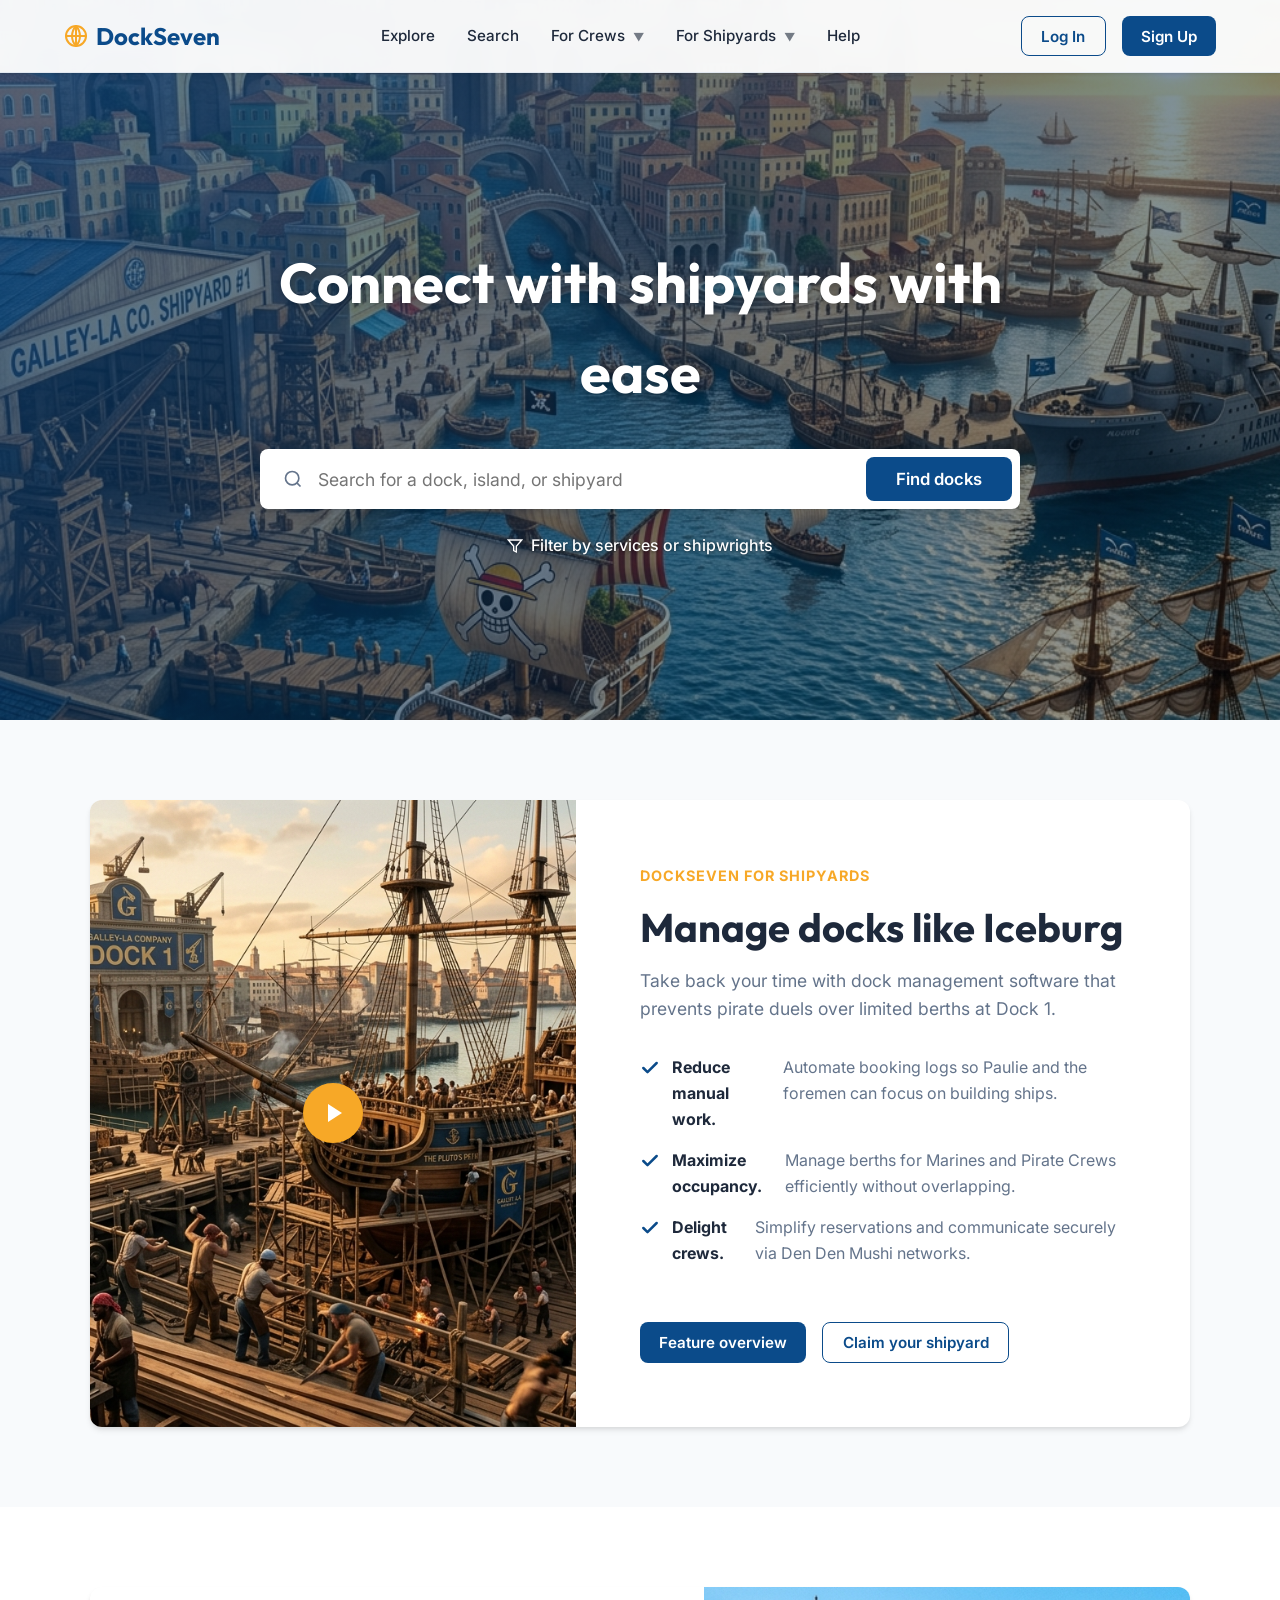
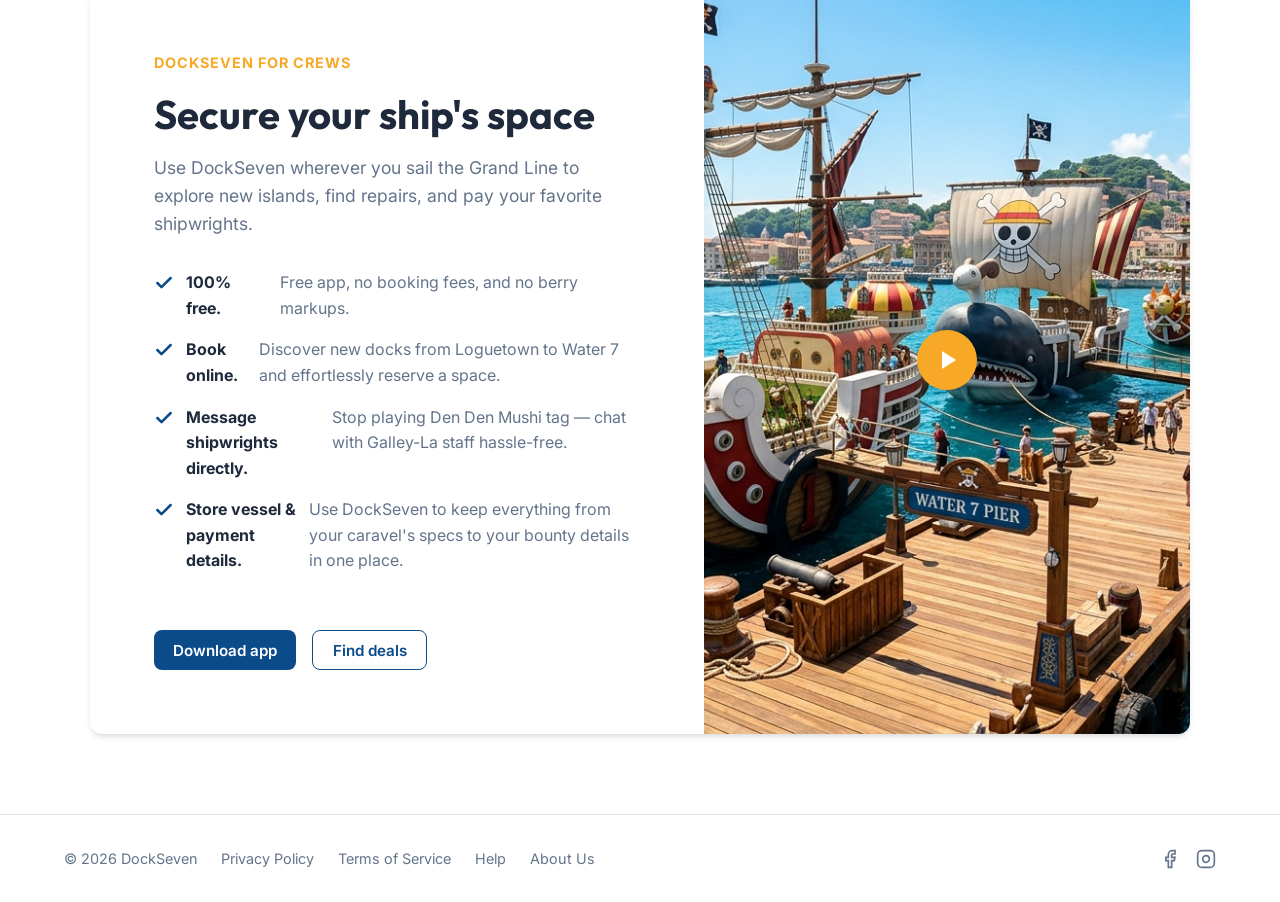
==== index.html @ b8a660ac "Add home page implementation with One Piece theme" ====
<!DOCTYPE html>
<html lang="en">
<head>
    <meta charset="UTF-8">
    <meta name="viewport" content="width=device-width, initial-scale=1.0">
    <title>DockSeven - Smart Port Booking & Dock Management</title>
    <meta name="description" content="Secure your berth at Water 7 with ease. A smart port booking and dock management system for pirates, marines, and shipyards.">
    <link href="https://fonts.googleapis.com/css2?family=Outfit:wght@300;400;600;700&family=Inter:wght@400;500;600&display=swap" rel="stylesheet">
    <link rel="stylesheet" href="styles.css">
</head>
<body>
    <!-- Navbar -->
    <header class="navbar">
        <div class="logo">
            <svg class="logo-icon" width="24" height="24" viewBox="0 0 24 24" fill="none" stroke="currentColor" stroke-width="2" stroke-linecap="round" stroke-linejoin="round">
                <circle cx="12" cy="12" r="10"></circle>
                <line x1="12" y1="2" x2="12" y2="22"></line>
                <line x1="2" y1="12" x2="22" y2="12"></line>
                <path d="M12 2a15.3 15.3 0 0 1 4 10 15.3 15.3 0 0 1-4 10 15.3 15.3 0 0 1-4-10 15.3 15.3 0 0 1 4-10z"></path>
            </svg>
            <span>DockSeven</span>
        </div>
        <nav class="nav-links">
            <a href="#">Explore</a>
            <a href="#">Search</a>
            <div class="dropdown">
                <a href="#">For Crews <span class="arrow">▼</span></a>
            </div>
            <div class="dropdown">
                <a href="#">For Shipyards <span class="arrow">▼</span></a>
            </div>
            <a href="#">Help</a>
        </nav>
        <div class="auth-buttons">
            <button class="btn btn-outline" onclick="window.location.href='login.html'">Log In</button>
            <button class="btn btn-primary" onclick="window.location.href='signup.html'">Sign Up</button>
        </div>
    </header>

    <!-- Hero Section -->
    <section class="hero">
        <div class="hero-overlay"></div>
        <div class="hero-content">
            <h1>Connect with shipyards with ease</h1>
            <div class="search-box">
                <svg class="search-icon" width="20" height="20" viewBox="0 0 24 24" fill="none" stroke="currentColor" stroke-width="2">
                    <circle cx="11" cy="11" r="8"></circle>
                    <line x1="21" y1="21" x2="16.65" y2="16.65"></line>
                </svg>
                <input type="text" placeholder="Search for a dock, island, or shipyard">
                <button class="btn btn-primary search-btn">Find docks</button>
            </div>
            <a href="#" class="filter-link">
                <svg width="16" height="16" viewBox="0 0 24 24" fill="none" stroke="currentColor" stroke-width="2">
                    <polygon points="22 3 2 3 10 12.46 10 19 14 21 14 12.46 22 3"></polygon>
                </svg>
                Filter by services or shipwrights
            </a>
        </div>
    </section>

    <!-- For Shipyards Section -->
    <section class="info-section">
        <div class="info-card">
            <div class="info-image">
                <img src="assets/shipyard.jpg" alt="Galley-La Shipyard">
                <div class="play-button">
                    <svg width="24" height="24" viewBox="0 0 24 24" fill="white">
                        <polygon points="5 3 19 12 5 21 5 3"></polygon>
                    </svg>
                </div>
            </div>
            <div class="info-text">
                <span class="badge">DockSeven for shipyards</span>
                <h2>Manage docks like Iceburg</h2>
                <p>Take back your time with dock management software that prevents pirate duels over limited berths at Dock 1.</p>
                <ul class="features-list">
                    <li>
                        <svg class="check-icon" viewBox="0 0 24 24"><polyline points="20 6 9 17 4 12"></polyline></svg>
                        <strong>Reduce manual work.</strong> Automate booking logs so Paulie and the foremen can focus on building ships.
                    </li>
                    <li>
                        <svg class="check-icon" viewBox="0 0 24 24"><polyline points="20 6 9 17 4 12"></polyline></svg>
                        <strong>Maximize occupancy.</strong> Manage berths for Marines and Pirate Crews efficiently without overlapping.
                    </li>
                    <li>
                        <svg class="check-icon" viewBox="0 0 24 24"><polyline points="20 6 9 17 4 12"></polyline></svg>
                        <strong>Delight crews.</strong> Simplify reservations and communicate securely via Den Den Mushi networks.
                    </li>
                </ul>
                <div class="action-buttons">
                    <button class="btn btn-primary">Feature overview</button>
                    <button class="btn btn-outline">Claim your shipyard</button>
                </div>
            </div>
        </div>
    </section>

    <!-- For Crews Section -->
    <section class="info-section alternate">
        <div class="info-card reverse">
            <div class="info-image">
                <img src="assets/crews.jpg" alt="Pirate Crews Docked">
                <div class="play-button">
                    <svg width="24" height="24" viewBox="0 0 24 24" fill="white">
                        <polygon points="5 3 19 12 5 21 5 3"></polygon>
                    </svg>
                </div>
            </div>
            <div class="info-text">
                <span class="badge">DockSeven for crews</span>
                <h2>Secure your ship's space</h2>
                <p>Use DockSeven wherever you sail the Grand Line to explore new islands, find repairs, and pay your favorite shipwrights.</p>
                <ul class="features-list">
                    <li>
                        <svg class="check-icon" viewBox="0 0 24 24"><polyline points="20 6 9 17 4 12"></polyline></svg>
                        <strong>100% free.</strong> Free app, no booking fees, and no berry markups.
                    </li>
                    <li>
                        <svg class="check-icon" viewBox="0 0 24 24"><polyline points="20 6 9 17 4 12"></polyline></svg>
                        <strong>Book online.</strong> Discover new docks from Loguetown to Water 7 and effortlessly reserve a space.
                    </li>
                    <li>
                        <svg class="check-icon" viewBox="0 0 24 24"><polyline points="20 6 9 17 4 12"></polyline></svg>
                        <strong>Message shipwrights directly.</strong> Stop playing Den Den Mushi tag — chat with Galley-La staff hassle-free.
                    </li>
                    <li>
                        <svg class="check-icon" viewBox="0 0 24 24"><polyline points="20 6 9 17 4 12"></polyline></svg>
                        <strong>Store vessel & payment details.</strong> Use DockSeven to keep everything from your caravel's specs to your bounty details in one place.
                    </li>
                </ul>
                <div class="action-buttons">
                    <button class="btn btn-primary">Download app</button>
                    <button class="btn btn-outline">Find deals</button>
                </div>
            </div>
        </div>
    </section>

    <!-- Footer -->
    <footer class="footer">
        <div class="footer-content">
            <div class="footer-links">
                <span>© 2026 DockSeven</span>
                <a href="#">Privacy Policy</a>
                <a href="#">Terms of Service</a>
                <a href="#">Help</a>
                <a href="#">About Us</a>
            </div>
            <div class="footer-social">
                <!-- Social Icons -->
                <svg width="20" height="20" viewBox="0 0 24 24" fill="none" stroke="currentColor" stroke-width="2"><path d="M18 2h-3a5 5 0 0 0-5 5v3H7v4h3v8h4v-8h3l1-4h-4V7a1 1 0 0 1 1-1h3z"></path></svg>
                <svg width="20" height="20" viewBox="0 0 24 24" fill="none" stroke="currentColor" stroke-width="2"><rect x="2" y="2" width="20" height="20" rx="5" ry="5"></rect><path d="M16 11.37A4 4 0 1 1 12.63 8 4 4 0 0 1 16 11.37z"></path><line x1="17.5" y1="6.5" x2="17.51" y2="6.5"></line></svg>
            </div>
        </div>
    </footer>

    <script src="script.js"></script>
</body>
</html>
---- styles.css ----
:root {
    --primary-color: #0b4b8a; /* Deep maritime blue */
    --primary-hover: #1660a9;
    --secondary-color: #f7a827; /* Golden accent */
    --text-main: #1e293b;
    --text-muted: #64748b;
    --bg-main: #f8fafc;
    --bg-card: #ffffff;
    --border-color: #e2e8f0;
    --font-heading: 'Outfit', sans-serif;
    --font-body: 'Inter', sans-serif;
    --radius-lg: 12px;
    --radius-md: 8px;
    --shadow-sm: 0 1px 3px rgba(0,0,0,0.1);
    --shadow-md: 0 4px 6px -1px rgba(0,0,0,0.1), 0 2px 4px -1px rgba(0,0,0,0.06);
    --shadow-lg: 0 10px 25px -5px rgba(0,0,0,0.1), 0 8px 10px -6px rgba(0,0,0,0.1);
    --transition: all 0.3s cubic-bezier(0.4, 0, 0.2, 1);
}

* {
    margin: 0;
    padding: 0;
    box-sizing: border-box;
}

body {
    font-family: var(--font-body);
    color: var(--text-main);
    background-color: var(--bg-main);
    line-height: 1.6;
    overflow-x: hidden;
}

a {
    text-decoration: none;
    color: inherit;
}

/* Navbar */
.navbar {
    display: flex;
    justify-content: space-between;
    align-items: center;
    padding: 1rem 5%;
    background: rgba(255, 255, 255, 0.95);
    backdrop-filter: blur(10px);
    position: fixed;
    width: 100%;
    top: 0;
    z-index: 1000;
    border-bottom: 1px solid var(--border-color);
    box-shadow: var(--shadow-sm);
    transition: var(--transition);
}

.logo {
    display: flex;
    align-items: center;
    gap: 8px;
    font-family: var(--font-heading);
    font-weight: 700;
    font-size: 1.5rem;
    color: var(--primary-color);
    cursor: pointer;
}

.logo-icon {
    color: var(--secondary-color);
    transition: transform 0.3s ease;
}

.logo:hover .logo-icon {
    transform: rotate(45deg);
}

.nav-links {
    display: flex;
    gap: 2rem;
    align-items: center;
}

.nav-links a {
    font-weight: 500;
    font-size: 0.95rem;
    color: var(--text-main);
    transition: var(--transition);
    position: relative;
}

.nav-links a:hover {
    color: var(--primary-color);
}

.nav-links a::after {
    content: '';
    position: absolute;
    width: 0;
    height: 2px;
    bottom: -4px;
    left: 0;
    background-color: var(--secondary-color);
    transition: var(--transition);
}

.nav-links a:hover::after {
    width: 100%;
}

.dropdown {
    display: flex;
    align-items: center;
}

.arrow {
    font-size: 0.7rem;
    margin-left: 4px;
    opacity: 0.6;
    transition: transform 0.3s;
}

.dropdown:hover .arrow {
    transform: rotate(180deg);
}

.auth-buttons {
    display: flex;
    gap: 1rem;
}

.btn {
    padding: 0.6rem 1.2rem;
    border-radius: var(--radius-md);
    font-weight: 600;
    font-family: var(--font-body);
    cursor: pointer;
    transition: var(--transition);
    font-size: 0.95rem;
    display: inline-flex;
    align-items: center;
    justify-content: center;
    border: none;
}

.btn-primary {
    background-color: var(--primary-color);
    color: white;
}

.btn-primary:hover {
    background-color: var(--primary-hover);
    transform: translateY(-2px);
    box-shadow: var(--shadow-md);
}

.btn-outline {
    background-color: transparent;
    border: 1px solid var(--primary-color);
    color: var(--primary-color);
}

.btn-outline:hover {
    background-color: var(--primary-color);
    color: white;
}

/* Hero Section */
.hero {
    position: relative;
    height: 80vh;
    min-height: 600px;
    display: flex;
    align-items: center;
    justify-content: center;
    text-align: center;
    padding-top: 80px; /* Offset navbar */
    background: url('assets/hero.jpg') center/cover no-repeat;
    overflow: hidden;
}

.hero-overlay {
    position: absolute;
    top: 0;
    left: 0;
    width: 100%;
    height: 100%;
    background: linear-gradient(135deg, rgba(11,75,138,0.7) 0%, rgba(0,0,0,0.4) 100%);
    z-index: 1;
}

.hero-content {
    position: relative;
    z-index: 2;
    width: 100%;
    max-width: 800px;
    padding: 0 20px;
    animation: fadeInDown 1s ease-out;
}

@keyframes fadeInDown {
    from { opacity: 0; transform: translateY(-30px); }
    to { opacity: 1; transform: translateY(0); }
}

.hero-content h1 {
    font-family: var(--font-heading);
    color: white;
    font-size: 3.5rem;
    font-weight: 700;
    margin-bottom: 2rem;
    text-shadow: 0 2px 10px rgba(0,0,0,0.3);
}

.search-box {
    display: flex;
    background: white;
    border-radius: var(--radius-md);
    padding: 8px;
    box-shadow: var(--shadow-lg);
    align-items: center;
    margin-bottom: 1.5rem;
    transition: transform 0.3s, box-shadow 0.3s;
}

.search-box:focus-within {
    transform: translateY(-2px) scale(1.02);
    box-shadow: 0 15px 30px -5px rgba(0,0,0,0.2);
}

.search-icon {
    margin: 0 15px;
    color: var(--text-muted);
}

.search-box input {
    flex: 1;
    border: none;
    outline: none;
    font-size: 1.1rem;
    font-family: var(--font-body);
    padding: 10px 0;
    color: var(--text-main);
}

.search-btn {
    padding: 12px 30px;
    font-size: 1.05rem;
}

.filter-link {
    display: inline-flex;
    align-items: center;
    gap: 8px;
    color: white;
    font-size: 1rem;
    font-weight: 500;
    text-shadow: 0 1px 3px rgba(0,0,0,0.5);
    transition: var(--transition);
}

.filter-link:hover {
    color: var(--secondary-color);
}

/* Info Sections */
.info-section {
    padding: 5rem 5%;
    display: flex;
    justify-content: center;
}

.info-section.alternate {
    background-color: white;
}

.info-card {
    display: flex;
    max-width: 1100px;
    width: 100%;
    background: var(--bg-card);
    border-radius: var(--radius-lg);
    overflow: hidden;
    box-shadow: var(--shadow-md);
    transition: var(--transition);
}

.info-card:hover {
    box-shadow: var(--shadow-lg);
    transform: translateY(-5px);
}

.info-card.reverse {
    flex-direction: row-reverse;
}

.info-image {
    flex: 1;
    position: relative;
    min-height: 400px;
    overflow: hidden;
}

.info-image img {
    width: 100%;
    height: 100%;
    object-fit: cover;
    transition: transform 0.7s ease;
}

.info-card:hover .info-image img {
    transform: scale(1.05);
}

.play-button {
    position: absolute;
    top: 50%;
    left: 50%;
    transform: translate(-50%, -50%);
    width: 60px;
    height: 60px;
    background-color: var(--secondary-color);
    border-radius: 50%;
    display: flex;
    align-items: center;
    justify-content: center;
    cursor: pointer;
    box-shadow: 0 4px 15px rgba(0,0,0,0.2);
    transition: var(--transition);
    z-index: 2;
}

.play-button:hover {
    transform: translate(-50%, -50%) scale(1.1);
    background-color: var(--primary-color);
}

.play-button svg {
    margin-left: 4px;
}

.info-text {
    flex: 1;
    padding: 4rem;
    display: flex;
    flex-direction: column;
    justify-content: center;
}

.badge {
    color: var(--secondary-color);
    font-weight: 700;
    font-size: 0.9rem;
    text-transform: uppercase;
    letter-spacing: 1px;
    margin-bottom: 1rem;
    display: inline-block;
}

.info-text h2 {
    font-family: var(--font-heading);
    font-size: 2.5rem;
    color: var(--text-main);
    margin-bottom: 1rem;
    line-height: 1.2;
}

.info-text p {
    color: var(--text-muted);
    font-size: 1.1rem;
    margin-bottom: 2rem;
}

.features-list {
    list-style: none;
    margin-bottom: 2.5rem;
}

.features-list li {
    display: flex;
    align-items: flex-start;
    gap: 12px;
    margin-bottom: 1rem;
    color: var(--text-muted);
}

.features-list strong {
    color: var(--text-main);
}

.check-icon {
    width: 20px;
    height: 20px;
    fill: none;
    stroke: var(--primary-color);
    stroke-width: 3;
    stroke-linecap: round;
    stroke-linejoin: round;
    flex-shrink: 0;
    margin-top: 3px;
}

.action-buttons {
    display: flex;
    gap: 1rem;
}

/* Footer */
.footer {
    background-color: white;
    padding: 2rem 5%;
    border-top: 1px solid var(--border-color);
}

.footer-content {
    max-width: 1200px;
    margin: 0 auto;
    display: flex;
    justify-content: space-between;
    align-items: center;
    flex-wrap: wrap;
    gap: 1rem;
}

.footer-links {
    display: flex;
    gap: 1.5rem;
    align-items: center;
    font-size: 0.9rem;
    color: var(--text-muted);
}

.footer-links a {
    transition: var(--transition);
}

.footer-links a:hover {
    color: var(--primary-color);
}

.footer-social {
    display: flex;
    gap: 1rem;
    color: var(--text-muted);
}

.footer-social svg {
    cursor: pointer;
    transition: var(--transition);
}

.footer-social svg:hover {
    color: var(--primary-color);
    transform: translateY(-2px);
}

/* Responsive */
@media (max-width: 992px) {
    .info-card, .info-card.reverse {
        flex-direction: column;
    }
    
    .info-image {
        min-height: 300px;
    }
    
    .info-text {
        padding: 2.5rem;
    }
}

@media (max-width: 768px) {
    .nav-links {
        display: none; /* In a real app, implement a hamburger menu */
    }
    
    .hero-content h1 {
        font-size: 2.5rem;
    }
    
    .search-box {
        flex-direction: column;
        background: transparent;
        box-shadow: none;
        gap: 10px;
    }
    
    .search-box input {
        width: 100%;
        background: white;
        padding: 15px;
        border-radius: var(--radius-md);
    }
    
    .search-btn {
        width: 100%;
    }
    
    .search-icon {
        display: none;
    }
    
    .action-buttons {
        flex-direction: column;
    }
    
    .footer-content {
        flex-direction: column;
        text-align: center;
    }
    
    .footer-links {
        flex-wrap: wrap;
        justify-content: center;
    }
}
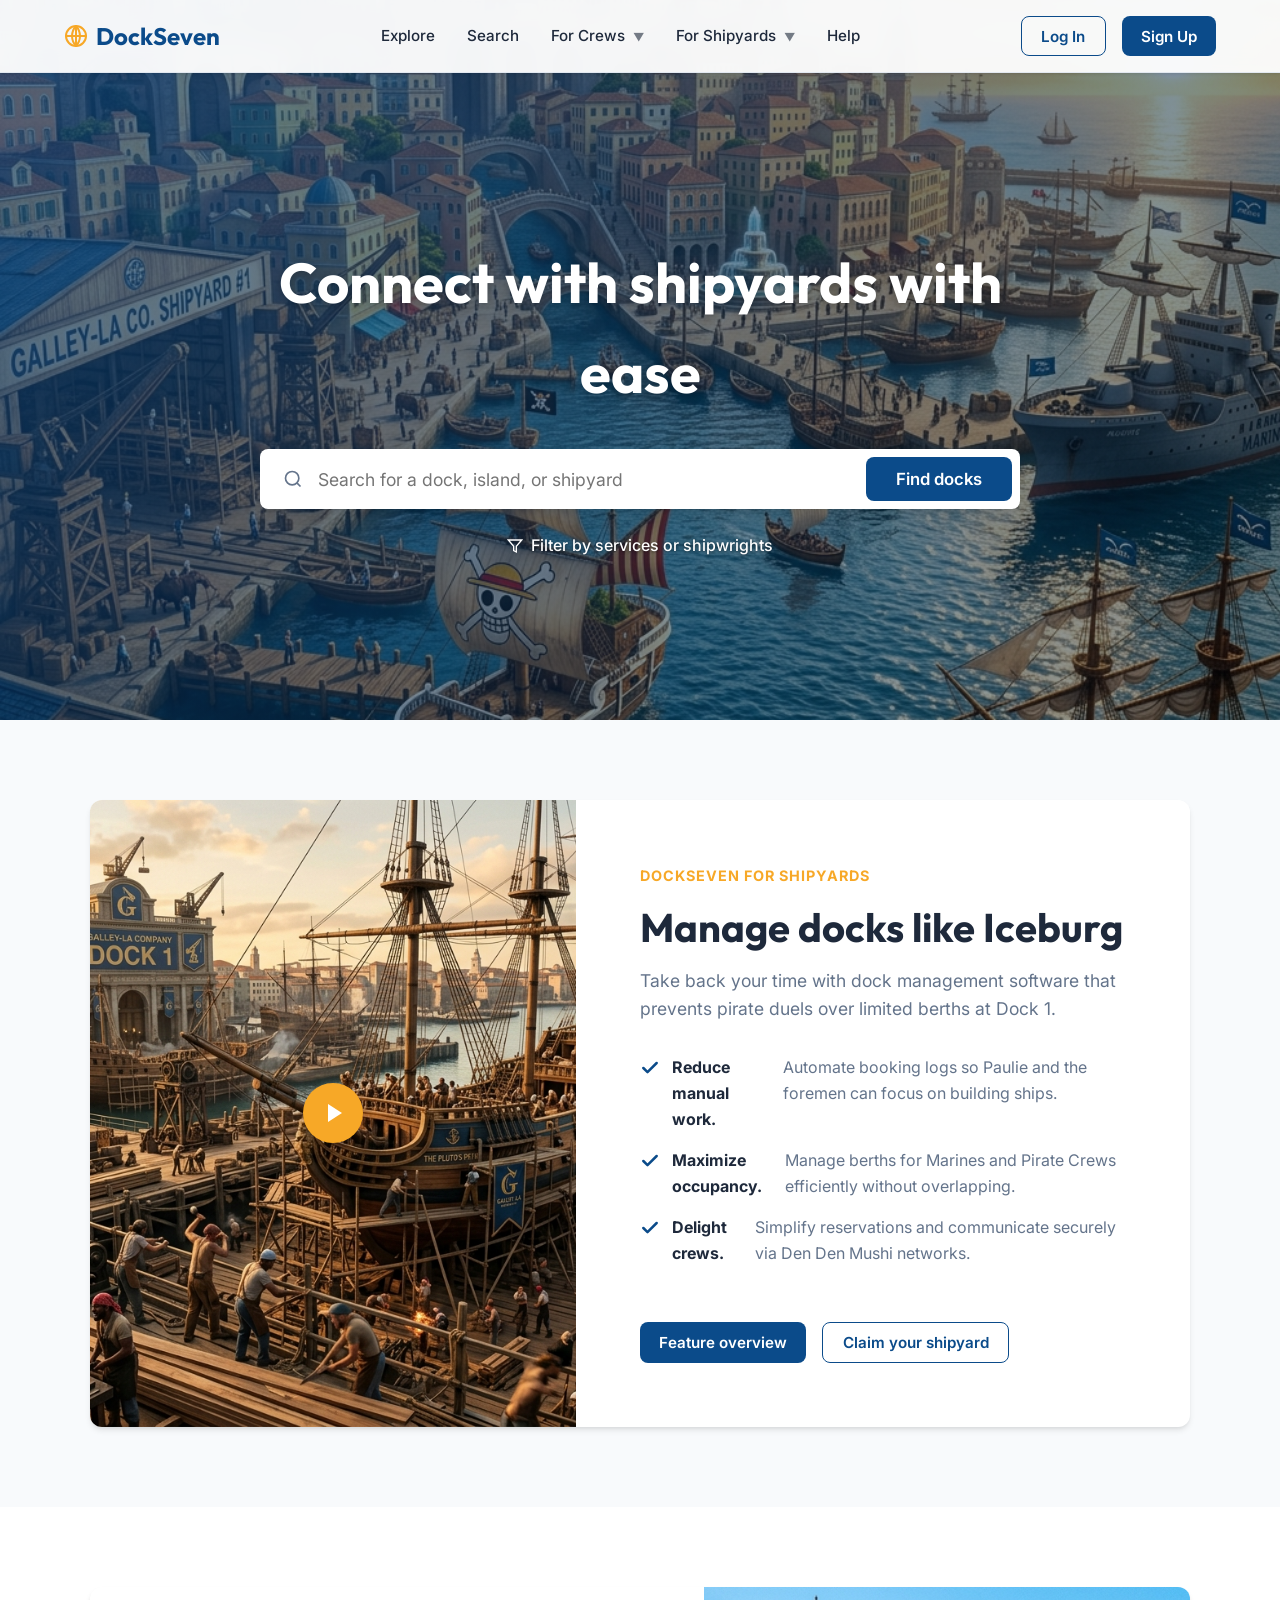
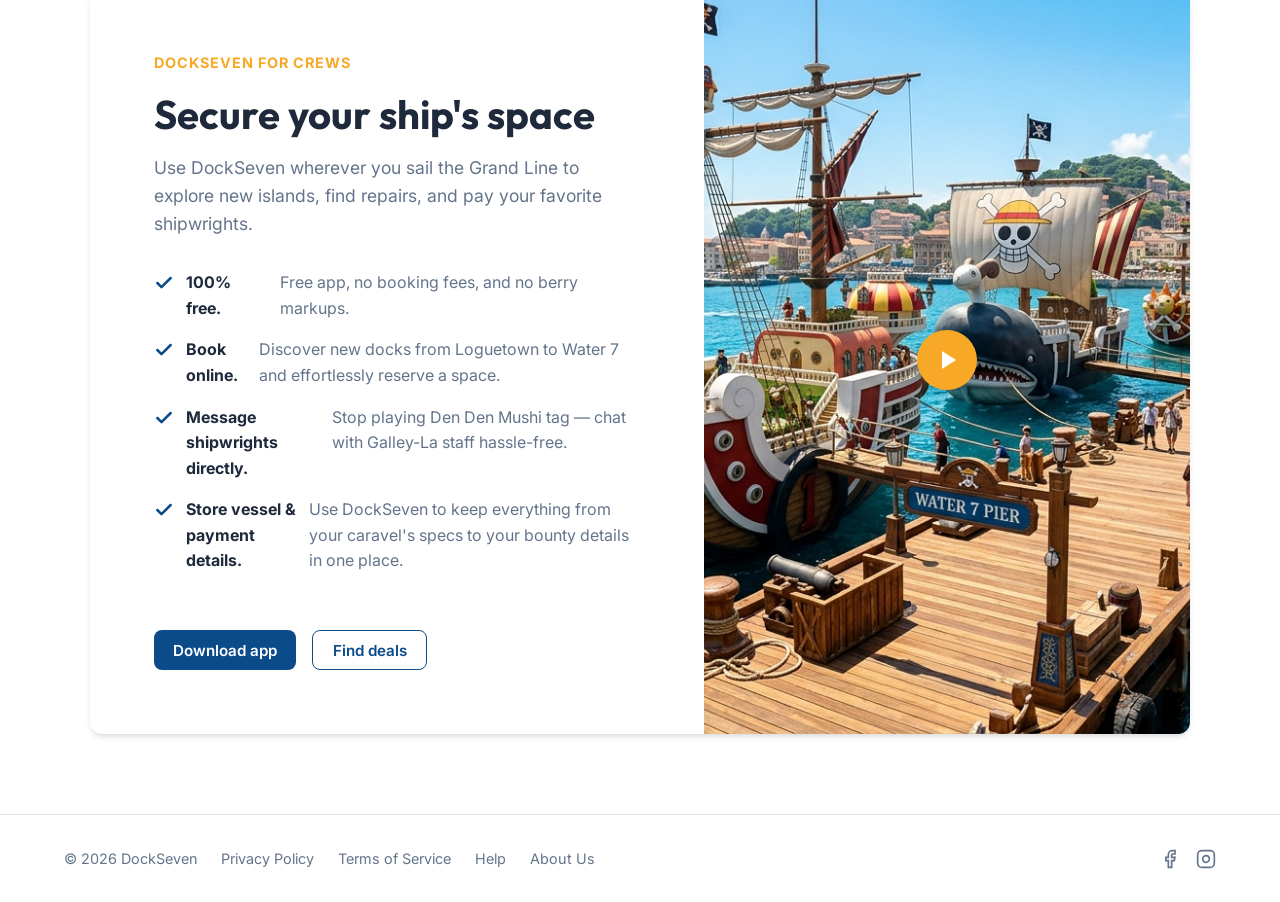
==== commit c48d0538: "Add light-themed login and dynamic faction signup pages with role backgrounds" ====
--- a/index.html
+++ b/index.html
@@ -11,7 +11,7 @@
 <body>
     <!-- Navbar -->
     <header class="navbar">
-        <div class="logo">
+        <a href="index.html" class="logo">
             <svg class="logo-icon" width="24" height="24" viewBox="0 0 24 24" fill="none" stroke="currentColor" stroke-width="2" stroke-linecap="round" stroke-linejoin="round">
                 <circle cx="12" cy="12" r="10"></circle>
                 <line x1="12" y1="2" x2="12" y2="22"></line>
@@ -19,7 +19,7 @@
                 <path d="M12 2a15.3 15.3 0 0 1 4 10 15.3 15.3 0 0 1-4 10 15.3 15.3 0 0 1-4-10 15.3 15.3 0 0 1 4-10z"></path>
             </svg>
             <span>DockSeven</span>
-        </div>
+        </a>
         <nav class="nav-links">
             <a href="#">Explore</a>
             <a href="#">Search</a>
@@ -32,8 +32,8 @@
             <a href="#">Help</a>
         </nav>
         <div class="auth-buttons">
-            <button class="btn btn-outline" onclick="window.location.href='login.html'">Log In</button>
-            <button class="btn btn-primary" onclick="window.location.href='signup.html'">Sign Up</button>
+            <button class="btn btn-outline" onclick="smoothNavigate('login.html')">Log In</button>
+            <button class="btn btn-primary" onclick="smoothNavigate('signup.html')">Sign Up</button>
         </div>
     </header>
 
--- a/styles.css
+++ b/styles.css
@@ -512,3 +512,1255 @@
         justify-content: center;
     }
 }
+
+/* =========================================================
+   SMOOTH PAGE TRANSITIONS & AUTHENTICATION STYLING
+   ========================================================= */
+
+/* Page Transition Effects */
+body {
+    opacity: 1;
+    transform: translateY(0);
+    transition: opacity 0.35s cubic-bezier(0.16, 1, 0.3, 1), transform 0.35s cubic-bezier(0.16, 1, 0.3, 1);
+}
+
+body.page-exiting {
+    opacity: 0;
+    transform: translateY(12px) scale(0.995);
+    pointer-events: none;
+}
+
+body.page-entering {
+    animation: pageFadeIn 0.4s cubic-bezier(0.16, 1, 0.3, 1) forwards;
+}
+
+@keyframes pageFadeIn {
+    from {
+        opacity: 0;
+        transform: translateY(-8px);
+    }
+    to {
+        opacity: 1;
+        transform: translateY(0);
+    }
+}
+
+/* Auth Page Body & Background - Synced with Front Page Light Theme */
+.auth-body {
+    min-height: 100vh;
+    background: linear-gradient(135deg, #f0f7ff 0%, #f8fafc 45%, #e6f2fc 100%);
+    color: var(--text-main);
+    position: relative;
+    overflow-x: hidden;
+    display: flex;
+    flex-direction: column;
+}
+
+.auth-bg-ambient {
+    position: fixed;
+    top: -15%;
+    right: -10%;
+    width: 650px;
+    height: 650px;
+    background: radial-gradient(circle, rgba(11, 75, 138, 0.08) 0%, rgba(247, 168, 39, 0.06) 50%, transparent 70%);
+    filter: blur(80px);
+    z-index: 0;
+    pointer-events: none;
+    animation: pulseAmbient 10s ease-in-out infinite alternate;
+}
+
+@keyframes pulseAmbient {
+    0% { transform: scale(1) translate(0, 0); opacity: 0.7; }
+    100% { transform: scale(1.15) translate(-40px, 30px); opacity: 1; }
+}
+
+.auth-bg-overlay {
+    position: fixed;
+    inset: 0;
+    background-image: 
+        radial-gradient(rgba(11, 75, 138, 0.05) 1.2px, transparent 1.2px),
+        radial-gradient(rgba(11, 75, 138, 0.02) 1.2px, transparent 1.2px);
+    background-size: 32px 32px;
+    background-position: 0 0, 16px 16px;
+    z-index: 0;
+    pointer-events: none;
+}
+
+/* Auth Header */
+.auth-header {
+    display: flex;
+    justify-content: space-between;
+    align-items: center;
+    padding: 1.2rem 5%;
+    position: relative;
+    z-index: 10;
+    max-width: 1400px;
+    width: 100%;
+    margin: 0 auto;
+}
+
+.auth-header .logo {
+    color: var(--primary-color);
+}
+
+.back-home-btn {
+    display: inline-flex;
+    align-items: center;
+    gap: 8px;
+    color: var(--text-main);
+    font-size: 0.92rem;
+    font-weight: 600;
+    padding: 0.55rem 1.1rem;
+    border-radius: var(--radius-md);
+    background: #ffffff;
+    border: 1px solid var(--border-color);
+    box-shadow: var(--shadow-sm);
+    transition: var(--transition);
+}
+
+.back-home-btn:hover {
+    color: var(--primary-color);
+    background: #f8fafc;
+    border-color: var(--primary-color);
+    transform: translateX(-3px);
+    box-shadow: var(--shadow-md);
+}
+
+/* Auth Main Container */
+.auth-container {
+    flex: 1;
+    display: grid;
+    grid-template-columns: 1.1fr 1fr;
+    max-width: 1280px;
+    width: 100%;
+    margin: 0 auto;
+    padding: 1.5rem 5% 4rem;
+    gap: 4rem;
+    align-items: center;
+    position: relative;
+    z-index: 5;
+}
+
+/* Hero Panel (Left Side) */
+.auth-hero-panel {
+    display: flex;
+    flex-direction: column;
+    gap: 1.5rem;
+}
+
+.harbor-status-pill {
+    display: inline-flex;
+    align-items: center;
+    gap: 10px;
+    background: rgba(16, 185, 129, 0.1);
+    border: 1px solid rgba(16, 185, 129, 0.3);
+    color: #065f46;
+    padding: 6px 14px;
+    border-radius: 9999px;
+    font-size: 0.85rem;
+    font-weight: 600;
+    letter-spacing: 0.02em;
+    width: fit-content;
+    box-shadow: 0 1px 3px rgba(16, 185, 129, 0.08);
+}
+
+.status-indicator-live {
+    width: 8px;
+    height: 8px;
+    border-radius: 50%;
+    background-color: #10b981;
+    box-shadow: 0 0 8px #10b981;
+    animation: livePulse 2s infinite;
+}
+
+@keyframes livePulse {
+    0% { transform: scale(0.95); box-shadow: 0 0 0 0 rgba(16, 185, 129, 0.6); }
+    70% { transform: scale(1.15); box-shadow: 0 0 0 7px rgba(16, 185, 129, 0); }
+    100% { transform: scale(0.95); box-shadow: 0 0 0 0 rgba(16, 185, 129, 0); }
+}
+
+.auth-hero-title {
+    font-family: var(--font-heading);
+    font-size: 3rem;
+    line-height: 1.15;
+    font-weight: 800;
+    color: #0f172a;
+    background: linear-gradient(135deg, #0b4b8a 0%, #1e293b 85%);
+    -webkit-background-clip: text;
+    -webkit-text-fill-color: transparent;
+}
+
+.auth-hero-desc {
+    font-size: 1.1rem;
+    color: var(--text-muted);
+    line-height: 1.6;
+    max-width: 520px;
+}
+
+.harbor-live-stats {
+    display: flex;
+    flex-direction: column;
+    gap: 1rem;
+    margin-top: 0.5rem;
+}
+
+.stat-mini-card {
+    display: flex;
+    align-items: center;
+    gap: 1.1rem;
+    background: rgba(255, 255, 255, 0.92);
+    border: 1px solid var(--border-color);
+    backdrop-filter: blur(8px);
+    padding: 1rem 1.25rem;
+    border-radius: var(--radius-lg);
+    box-shadow: 0 4px 15px rgba(11, 75, 138, 0.05);
+    transition: var(--transition);
+}
+
+.stat-mini-card:hover {
+    border-color: rgba(11, 75, 138, 0.3);
+    background: #ffffff;
+    transform: translateX(5px);
+    box-shadow: 0 8px 22px rgba(11, 75, 138, 0.09);
+}
+
+.stat-icon-wrap {
+    width: 42px;
+    height: 42px;
+    border-radius: 10px;
+    background: #eff6ff;
+    color: var(--primary-color);
+    display: flex;
+    align-items: center;
+    justify-content: center;
+    flex-shrink: 0;
+}
+
+.stat-icon-wrap.wave-icon {
+    background: #f0fdf4;
+    color: #059669;
+}
+
+.stat-icon-wrap.denden-icon {
+    background: #fffbeb;
+    color: #d97706;
+}
+
+.stat-info {
+    display: flex;
+    flex-direction: column;
+}
+
+.stat-num {
+    font-weight: 700;
+    font-size: 1rem;
+    color: #0f172a;
+}
+
+.stat-sub {
+    font-size: 0.85rem;
+    color: var(--text-muted);
+}
+
+.auth-quote {
+    margin-top: 0.8rem;
+    padding: 1.2rem;
+    border-left: 3.5px solid var(--secondary-color);
+    background: rgba(255, 255, 255, 0.85);
+    border: 1px solid var(--border-color);
+    border-left: 3.5px solid var(--secondary-color);
+    border-radius: 0 var(--radius-md) var(--radius-md) 0;
+    font-style: italic;
+    color: #334155;
+    font-size: 0.95rem;
+    box-shadow: var(--shadow-sm);
+}
+
+.quote-author {
+    margin-top: 6px;
+    font-style: normal;
+    display: flex;
+    flex-direction: column;
+}
+
+.author-name {
+    font-weight: 700;
+    color: var(--primary-color);
+    font-size: 0.9rem;
+}
+
+.author-title {
+    font-size: 0.8rem;
+    color: #64748b;
+}
+
+/* Card Panel (Right Side) */
+.auth-card-panel {
+    display: flex;
+    justify-content: center;
+}
+
+.auth-card {
+    background: #ffffff;
+    border: 1px solid #e2e8f0;
+    box-shadow: 0 20px 45px -10px rgba(11, 75, 138, 0.1), 0 8px 16px -4px rgba(0, 0, 0, 0.04);
+    padding: 2.5rem;
+    border-radius: 20px;
+    width: 100%;
+    max-width: 480px;
+    position: relative;
+}
+
+.auth-card::before {
+    content: '';
+    position: absolute;
+    top: 0;
+    left: 10%;
+    right: 10%;
+    height: 3px;
+    background: linear-gradient(90deg, var(--primary-color), var(--secondary-color), var(--primary-color));
+    border-radius: 3px 3px 0 0;
+}
+
+.auth-card-header {
+    text-align: left;
+    margin-bottom: 1.5rem;
+}
+
+.badge-accent {
+    background: rgba(247, 168, 39, 0.15);
+    color: #b45309;
+    border: 1px solid rgba(247, 168, 39, 0.35);
+    padding: 4px 10px;
+    border-radius: 6px;
+    font-size: 0.75rem;
+    font-weight: 700;
+    text-transform: uppercase;
+    letter-spacing: 0.05em;
+    display: inline-block;
+    margin-bottom: 0.75rem;
+}
+
+.auth-card-header h2 {
+    font-family: var(--font-heading);
+    font-size: 1.75rem;
+    font-weight: 700;
+    color: #0f172a;
+    margin-bottom: 0.3rem;
+}
+
+.auth-card-header p {
+    color: var(--text-muted);
+    font-size: 0.9rem;
+}
+
+/* Demo Role Section */
+.demo-role-section {
+    background: #f8fafc;
+    border: 1px dashed #cbd5e1;
+    padding: 0.85rem;
+    border-radius: var(--radius-md);
+    margin-bottom: 1.5rem;
+}
+
+.demo-label {
+    display: block;
+    font-size: 0.75rem;
+    color: #64748b;
+    font-weight: 600;
+    margin-bottom: 8px;
+    text-transform: uppercase;
+    letter-spacing: 0.04em;
+}
+
+.demo-chips {
+    display: flex;
+    gap: 6px;
+    flex-wrap: wrap;
+}
+
+.demo-chip {
+    background: #ffffff;
+    border: 1px solid #e2e8f0;
+    color: #334155;
+    padding: 6px 11px;
+    border-radius: 6px;
+    font-size: 0.78rem;
+    font-weight: 600;
+    cursor: pointer;
+    transition: var(--transition);
+    font-family: var(--font-body);
+    box-shadow: 0 1px 2px rgba(0,0,0,0.03);
+}
+
+.demo-chip:hover {
+    background: #f1f5f9;
+    color: var(--primary-color);
+    border-color: #cbd5e1;
+}
+
+.demo-chip.active {
+    background: #eff6ff;
+    border-color: var(--primary-color);
+    color: var(--primary-color);
+    box-shadow: 0 2px 6px rgba(11, 75, 138, 0.15);
+}
+
+/* Form Styles */
+.auth-form {
+    display: flex;
+    flex-direction: column;
+    gap: 1.25rem;
+}
+
+.form-group {
+    display: flex;
+    flex-direction: column;
+    gap: 6px;
+}
+
+.form-group label {
+    font-size: 0.85rem;
+    font-weight: 600;
+    color: #334155;
+}
+
+.label-row {
+    display: flex;
+    justify-content: space-between;
+    align-items: center;
+}
+
+.forgot-link {
+    font-size: 0.8rem;
+    color: var(--primary-color);
+    font-weight: 500;
+    transition: var(--transition);
+}
+
+.forgot-link:hover {
+    color: var(--primary-hover);
+    text-decoration: underline;
+}
+
+.input-wrapper {
+    position: relative;
+    display: flex;
+    align-items: center;
+}
+
+.input-icon {
+    position: absolute;
+    left: 14px;
+    color: #94a3b8;
+    pointer-events: none;
+    transition: var(--transition);
+}
+
+.input-wrapper input {
+    width: 100%;
+    background: #f8fafc;
+    border: 1.5px solid #e2e8f0;
+    border-radius: var(--radius-md);
+    padding: 0.75rem 1rem 0.75rem 2.75rem;
+    font-size: 0.95rem;
+    color: #0f172a;
+    font-family: var(--font-body);
+    transition: var(--transition);
+    outline: none;
+}
+
+.input-wrapper input:focus {
+    border-color: var(--primary-color);
+    background: #ffffff;
+    box-shadow: 0 0 0 3px rgba(11, 75, 138, 0.12);
+}
+
+.input-wrapper input:focus + .input-icon,
+.input-wrapper:focus-within .input-icon {
+    color: var(--primary-color);
+}
+
+.pass-toggle-btn {
+    position: absolute;
+    right: 12px;
+    background: transparent;
+    border: none;
+    color: #94a3b8;
+    cursor: pointer;
+    display: flex;
+    align-items: center;
+    justify-content: center;
+    padding: 4px;
+    transition: var(--transition);
+}
+
+.pass-toggle-btn:hover {
+    color: #334155;
+}
+
+/* Form Options */
+.form-options {
+    display: flex;
+    align-items: center;
+    justify-content: space-between;
+}
+
+.custom-checkbox {
+    display: inline-flex;
+    align-items: center;
+    gap: 8px;
+    cursor: pointer;
+    font-size: 0.85rem;
+    color: #475569;
+    user-select: none;
+}
+
+.custom-checkbox input {
+    display: none;
+}
+
+.checkbox-indicator {
+    width: 18px;
+    height: 18px;
+    border: 1.5px solid #cbd5e1;
+    border-radius: 4px;
+    background: #f8fafc;
+    display: inline-flex;
+    align-items: center;
+    justify-content: center;
+    transition: var(--transition);
+    position: relative;
+}
+
+.custom-checkbox input:checked + .checkbox-indicator {
+    background-color: var(--primary-color);
+    border-color: var(--primary-color);
+}
+
+.custom-checkbox input:checked + .checkbox-indicator::after {
+    content: '✓';
+    color: #ffffff;
+    font-size: 12px;
+    font-weight: bold;
+}
+
+/* Alert Banner */
+.auth-alert {
+    padding: 0.75rem 1rem;
+    border-radius: var(--radius-md);
+    font-size: 0.85rem;
+    line-height: 1.4;
+    transition: var(--transition);
+}
+
+.auth-alert.alert-error {
+    background: #fef2f2;
+    border: 1px solid #fecaca;
+    color: #b91c1c;
+}
+
+.auth-alert.alert-success {
+    background: #ecfdf5;
+    border: 1px solid #a7f3d0;
+    color: #047857;
+}
+
+.hidden {
+    display: none !important;
+}
+
+/* Submit Button */
+.btn-block {
+    width: 100%;
+}
+
+.btn-login {
+    background-color: var(--primary-color);
+    color: #ffffff;
+    font-weight: 700;
+    font-size: 1rem;
+    padding: 0.85rem 1.5rem;
+    border-radius: var(--radius-md);
+    border: none;
+    box-shadow: 0 4px 14px rgba(11, 75, 138, 0.25);
+    gap: 8px;
+    transition: all 0.3s ease;
+    cursor: pointer;
+}
+
+.btn-login:hover {
+    background-color: var(--primary-hover);
+    box-shadow: 0 6px 20px rgba(11, 75, 138, 0.35);
+    transform: translateY(-2px);
+}
+
+.btn-login:active {
+    transform: translateY(0);
+}
+
+.btn-arrow {
+    transition: transform 0.2s ease;
+}
+
+.btn-login:hover .btn-arrow {
+    transform: translateX(4px);
+}
+
+.btn-spinner {
+    width: 18px;
+    height: 18px;
+    border: 2px solid rgba(255, 255, 255, 0.3);
+    border-top-color: #ffffff;
+    border-radius: 50%;
+    animation: spin 0.8s linear infinite;
+    display: inline-block;
+}
+
+@keyframes spin {
+    to { transform: rotate(360deg); }
+}
+
+/* Auth Card Footer */
+.auth-card-footer {
+    margin-top: 1.5rem;
+    text-align: center;
+    border-top: 1px solid #f1f5f9;
+    padding-top: 1.25rem;
+}
+
+.auth-card-footer p {
+    font-size: 0.88rem;
+    color: #64748b;
+}
+
+.auth-signup-link {
+    color: var(--primary-color);
+    font-weight: 600;
+    margin-left: 4px;
+    transition: var(--transition);
+}
+
+.auth-signup-link:hover {
+    text-decoration: underline;
+    color: var(--primary-hover);
+}
+
+/* Toast */
+.auth-toast {
+    position: fixed;
+    bottom: 2rem;
+    right: 2rem;
+    background: #0f172a;
+    color: #ffffff;
+    border: 1px solid rgba(255, 255, 255, 0.1);
+    padding: 0.85rem 1.4rem;
+    border-radius: var(--radius-md);
+    font-size: 0.9rem;
+    box-shadow: 0 10px 25px rgba(0, 0, 0, 0.25);
+    z-index: 1000;
+    transform: translateY(100px);
+    opacity: 0;
+    transition: all 0.3s cubic-bezier(0.16, 1, 0.3, 1);
+    pointer-events: none;
+}
+
+.auth-toast.show {
+    transform: translateY(0);
+    opacity: 1;
+}
+
+/* Responsive Auth Layout */
+@media (max-width: 992px) {
+    .auth-container {
+        grid-template-columns: 1fr;
+        gap: 2.5rem;
+        padding-top: 0.5rem;
+    }
+
+    .auth-hero-panel {
+        text-align: center;
+        align-items: center;
+    }
+
+    .auth-hero-title {
+        font-size: 2.3rem;
+    }
+
+    .harbor-live-stats {
+        width: 100%;
+        max-width: 480px;
+    }
+
+    .auth-quote {
+        max-width: 480px;
+        text-align: left;
+    }
+}
+
+@media (max-width: 576px) {
+    .auth-card {
+        padding: 1.5rem;
+    }
+
+    .auth-hero-title {
+        font-size: 1.85rem;
+    }
+
+    .demo-chips {
+        flex-direction: column;
+    }
+}
+
+/* =========================================================
+   SIGN UP PAGE & DYNAMIC FACTION THEME SYSTEM
+   ========================================================= */
+
+/* Dynamic Role Background Backdrop - Rich & Darker for High Visibility */
+.dynamic-faction-bg {
+    position: fixed;
+    inset: 0;
+    background-size: cover;
+    background-position: center center;
+    background-repeat: no-repeat;
+    z-index: 0;
+    pointer-events: none;
+    opacity: 0.92;
+    transition: background-image 0.5s ease, opacity 0.5s ease;
+}
+
+/* Faction Watermarks in Background */
+.faction-watermark {
+    display: none; /* Hidden in favor of high-res artwork */
+}
+
+/* Marine Theme State */
+body.signup-theme-marine {
+    background: #0c1a30;
+}
+body.signup-theme-marine .dynamic-faction-bg {
+    background-image: 
+        linear-gradient(to bottom, rgba(10, 25, 47, 0.45) 0%, rgba(7, 18, 36, 0.65) 100%),
+        url('assets/marine_bg.jpg');
+}
+body.signup-theme-marine #signupAmbient {
+    background: radial-gradient(circle, rgba(11, 75, 138, 0.25) 0%, rgba(56, 189, 248, 0.15) 50%, transparent 70%);
+}
+
+/* Pirate Theme State */
+body.signup-theme-pirate {
+    background: #1c0d0d;
+}
+body.signup-theme-pirate .dynamic-faction-bg {
+    background-image: 
+        linear-gradient(to bottom, rgba(38, 12, 12, 0.42) 0%, rgba(24, 7, 7, 0.65) 100%),
+        url('assets/pirate_bg.jpg');
+}
+body.signup-theme-pirate #signupAmbient {
+    background: radial-gradient(circle, rgba(220, 38, 38, 0.25) 0%, rgba(247, 168, 39, 0.15) 50%, transparent 70%);
+}
+body.signup-theme-pirate #factionBadge {
+    background: rgba(220, 38, 38, 0.12);
+    color: #dc2626;
+    border-color: rgba(220, 38, 38, 0.3);
+}
+
+/* Merchant Theme State */
+body.signup-theme-merchant {
+    background: #19140a;
+}
+body.signup-theme-merchant .dynamic-faction-bg {
+    background-image: 
+        linear-gradient(to bottom, rgba(28, 20, 8, 0.42) 0%, rgba(18, 13, 5, 0.65) 100%),
+        url('assets/merchant_bg.jpg');
+}
+body.signup-theme-merchant #signupAmbient {
+    background: radial-gradient(circle, rgba(217, 119, 6, 0.25) 0%, rgba(16, 185, 129, 0.15) 50%, transparent 70%);
+}
+body.signup-theme-merchant #factionBadge {
+    background: rgba(217, 119, 6, 0.12);
+    color: #d97706;
+    border-color: rgba(217, 119, 6, 0.3);
+}
+
+/* Signup Main Container */
+.signup-container {
+    max-width: 1040px;
+    width: 100%;
+    margin: 0 auto;
+    padding: 1rem 5% 5rem;
+    display: flex;
+    flex-direction: column;
+    gap: 2rem;
+    position: relative;
+    z-index: 5;
+}
+
+/* Intro & Faction Selector Card */
+.signup-intro-card {
+    background: rgba(255, 255, 255, 0.96);
+    backdrop-filter: blur(16px);
+    border: 1px solid rgba(255, 255, 255, 0.8);
+    border-radius: 20px;
+    padding: 2.2rem;
+    box-shadow: 0 20px 45px rgba(0, 0, 0, 0.3);
+    position: relative;
+}
+
+/* Header in Signup */
+.signup-theme-marine .auth-header,
+.signup-theme-pirate .auth-header,
+.signup-theme-merchant .auth-header {
+    background: rgba(255, 255, 255, 0.92);
+    backdrop-filter: blur(12px);
+    border-radius: 14px;
+    margin-top: 1rem;
+    box-shadow: 0 4px 20px rgba(0, 0, 0, 0.2);
+    border: 1px solid rgba(255, 255, 255, 0.5);
+}
+
+.signup-header-text {
+    text-align: center;
+    max-width: 680px;
+    margin: 0 auto 1.8rem;
+}
+
+.signup-header-text h1 {
+    font-family: var(--font-heading);
+    font-size: 2.2rem;
+    font-weight: 800;
+    color: #0f172a;
+    margin: 0.5rem 0;
+}
+
+.signup-header-text p {
+    color: var(--text-muted);
+    font-size: 0.95rem;
+}
+
+/* Faction Grid */
+.faction-selector-grid {
+    display: grid;
+    grid-template-columns: repeat(3, 1fr);
+    gap: 1.25rem;
+}
+
+.faction-card {
+    background: rgba(248, 250, 252, 0.95);
+    border: 2px solid #e2e8f0;
+    border-radius: var(--radius-lg);
+    padding: 1.4rem;
+    cursor: pointer;
+    transition: all 0.3s cubic-bezier(0.16, 1, 0.3, 1);
+    position: relative;
+    display: flex;
+    flex-direction: column;
+    gap: 1rem;
+}
+
+.faction-card:hover {
+    background: #ffffff;
+    border-color: #cbd5e1;
+    transform: translateY(-3px);
+    box-shadow: 0 8px 20px rgba(0, 0, 0, 0.05);
+}
+
+.faction-card.active {
+    background: #ffffff;
+    box-shadow: 0 10px 25px rgba(11, 75, 138, 0.12);
+}
+
+#factionMarineCard.active {
+    border-color: var(--primary-color);
+}
+#factionPirateCard.active {
+    border-color: #dc2626;
+}
+#factionMerchantCard.active {
+    border-color: #d97706;
+}
+
+.faction-icon {
+    width: 52px;
+    height: 52px;
+    border-radius: 12px;
+    display: flex;
+    align-items: center;
+    justify-content: center;
+}
+
+.marine-icon {
+    background: #eff6ff;
+    color: var(--primary-color);
+}
+
+.pirate-icon {
+    background: #fef2f2;
+    color: #dc2626;
+}
+
+.merchant-icon {
+    background: #fffbeb;
+    color: #d97706;
+}
+
+.faction-title-row {
+    display: flex;
+    flex-direction: column;
+    gap: 4px;
+    margin-bottom: 4px;
+}
+
+.faction-title-row h3 {
+    font-family: var(--font-heading);
+    font-size: 1.1rem;
+    font-weight: 700;
+    color: #0f172a;
+}
+
+.faction-pill {
+    display: inline-block;
+    font-size: 0.72rem;
+    font-weight: 700;
+    padding: 3px 8px;
+    border-radius: 4px;
+    width: fit-content;
+}
+
+.pill-marine {
+    background: rgba(11, 75, 138, 0.1);
+    color: var(--primary-color);
+}
+.pill-pirate {
+    background: rgba(220, 38, 38, 0.1);
+    color: #dc2626;
+}
+.pill-merchant {
+    background: rgba(217, 119, 6, 0.1);
+    color: #d97706;
+}
+
+.faction-details p {
+    font-size: 0.85rem;
+    color: var(--text-muted);
+    line-height: 1.4;
+}
+
+.faction-check {
+    position: absolute;
+    top: 14px;
+    right: 14px;
+    width: 24px;
+    height: 24px;
+    border-radius: 50%;
+    background: #e2e8f0;
+    color: #ffffff;
+    display: flex;
+    align-items: center;
+    justify-content: center;
+    font-size: 0.8rem;
+    font-weight: bold;
+    transition: var(--transition);
+}
+
+#factionMarineCard.active .faction-check {
+    background: var(--primary-color);
+}
+#factionPirateCard.active .faction-check {
+    background: #dc2626;
+}
+#factionMerchantCard.active .faction-check {
+    background: #d97706;
+}
+
+/* Demo Autofill Bar */
+.demo-autofill-bar {
+    display: flex;
+    align-items: center;
+    gap: 8px;
+    margin-top: 1.5rem;
+    padding-top: 1.2rem;
+    border-top: 1px dashed var(--border-color);
+    flex-wrap: wrap;
+}
+
+.autofill-label {
+    font-size: 0.8rem;
+    font-weight: 700;
+    color: var(--text-muted);
+    text-transform: uppercase;
+    letter-spacing: 0.04em;
+}
+
+.btn-sample-fill {
+    background: #f8fafc;
+    border: 1px solid var(--border-color);
+    padding: 5px 12px;
+    border-radius: 6px;
+    font-size: 0.82rem;
+    font-weight: 600;
+    color: #334155;
+    cursor: pointer;
+    transition: var(--transition);
+    font-family: var(--font-body);
+}
+
+.btn-sample-fill:hover {
+    background: #eff6ff;
+    color: var(--primary-color);
+    border-color: var(--primary-color);
+}
+
+/* Signup Form Card */
+.signup-form-card {
+    background: rgba(255, 255, 255, 0.95);
+    backdrop-filter: blur(14px);
+    border: 1px solid var(--border-color);
+    border-radius: 20px;
+    padding: 2.5rem;
+    box-shadow: 0 15px 35px -5px rgba(11, 75, 138, 0.08);
+}
+
+.form-section-group {
+    margin-bottom: 2.5rem;
+    padding-bottom: 2rem;
+    border-bottom: 1px solid #f1f5f9;
+}
+
+.form-section-group:last-of-type {
+    border-bottom: none;
+    margin-bottom: 1rem;
+    padding-bottom: 0;
+}
+
+.section-title {
+    display: flex;
+    align-items: center;
+    gap: 1rem;
+    margin-bottom: 1.5rem;
+}
+
+.section-number {
+    width: 38px;
+    height: 38px;
+    border-radius: 10px;
+    background: #eff6ff;
+    color: var(--primary-color);
+    font-family: var(--font-heading);
+    font-weight: 800;
+    font-size: 1rem;
+    display: flex;
+    align-items: center;
+    justify-content: center;
+    flex-shrink: 0;
+}
+
+.marine-bg {
+    background: #eff6ff;
+    color: var(--primary-color);
+}
+.pirate-bg {
+    background: #fef2f2;
+    color: #dc2626;
+}
+.merchant-bg {
+    background: #fffbeb;
+    color: #d97706;
+}
+
+.section-title h3 {
+    font-family: var(--font-heading);
+    font-size: 1.25rem;
+    font-weight: 700;
+    color: #0f172a;
+}
+
+.section-title p {
+    font-size: 0.85rem;
+    color: var(--text-muted);
+}
+
+/* Grids */
+.form-grid-2 {
+    display: grid;
+    grid-template-columns: repeat(2, 1fr);
+    gap: 1.25rem;
+    margin-bottom: 1.25rem;
+}
+
+.form-grid-3 {
+    display: grid;
+    grid-template-columns: repeat(3, 1fr);
+    gap: 1.25rem;
+    margin-bottom: 1.25rem;
+}
+
+.req {
+    color: #dc2626;
+    font-weight: bold;
+}
+.opt {
+    color: #94a3b8;
+    font-size: 0.8rem;
+    font-weight: normal;
+}
+
+select {
+    width: 100%;
+    background: #f8fafc;
+    border: 1.5px solid #e2e8f0;
+    border-radius: var(--radius-md);
+    padding: 0.75rem 1rem;
+    font-size: 0.95rem;
+    color: #0f172a;
+    font-family: var(--font-body);
+    transition: var(--transition);
+    outline: none;
+    cursor: pointer;
+}
+
+select:focus {
+    border-color: var(--primary-color);
+    background: #ffffff;
+    box-shadow: 0 0 0 3px rgba(11, 75, 138, 0.12);
+}
+
+/* Submit Section */
+.signup-submit-wrap {
+    display: flex;
+    flex-direction: column;
+    align-items: center;
+    gap: 1rem;
+    margin-top: 1rem;
+}
+
+.btn-signup {
+    padding: 1rem 2.5rem;
+    font-size: 1.05rem;
+    font-weight: 700;
+    border-radius: var(--radius-md);
+    box-shadow: 0 4px 15px rgba(11, 75, 138, 0.25);
+    display: inline-flex;
+    align-items: center;
+    gap: 10px;
+}
+
+.btn-signup:hover {
+    transform: translateY(-2px);
+    box-shadow: 0 8px 25px rgba(11, 75, 138, 0.35);
+}
+
+.terms-note {
+    font-size: 0.85rem;
+    color: var(--text-muted);
+    text-align: center;
+}
+
+/* Clearance Modal */
+.clearance-modal {
+    position: fixed;
+    inset: 0;
+    background: rgba(15, 23, 42, 0.6);
+    backdrop-filter: blur(8px);
+    z-index: 2000;
+    display: flex;
+    align-items: center;
+    justify-content: center;
+    padding: 1rem;
+}
+
+.clearance-modal-card {
+    background: #ffffff;
+    border: 1px solid var(--border-color);
+    border-radius: 20px;
+    padding: 2.5rem;
+    max-width: 480px;
+    width: 100%;
+    box-shadow: 0 25px 50px -12px rgba(0, 0, 0, 0.25);
+    text-align: center;
+    position: relative;
+    animation: modalPop 0.4s cubic-bezier(0.16, 1, 0.3, 1);
+}
+
+@keyframes modalPop {
+    from { opacity: 0; transform: scale(0.92) translateY(20px); }
+    to { opacity: 1; transform: scale(1) translateY(0); }
+}
+
+.clearance-stamp {
+    position: absolute;
+    top: 20px;
+    right: 20px;
+    border: 3px solid var(--primary-color);
+    color: var(--primary-color);
+    font-family: 'Space Mono', monospace;
+    font-size: 0.85rem;
+    font-weight: 900;
+    letter-spacing: 0.1em;
+    padding: 4px 10px;
+    border-radius: 4px;
+    transform: rotate(12deg);
+}
+
+.modal-badge-icon {
+    font-size: 3rem;
+    margin-bottom: 0.5rem;
+}
+
+.clearance-modal-card h2 {
+    font-family: var(--font-heading);
+    font-size: 1.5rem;
+    font-weight: 800;
+    color: #0f172a;
+    margin-bottom: 0.5rem;
+}
+
+.clearance-modal-card p {
+    color: var(--text-muted);
+    font-size: 0.9rem;
+    margin-bottom: 1.5rem;
+}
+
+.clearance-details-box {
+    background: #f8fafc;
+    border: 1px solid #e2e8f0;
+    border-radius: var(--radius-md);
+    padding: 1rem 1.25rem;
+    margin-bottom: 1.5rem;
+    text-align: left;
+    display: flex;
+    flex-direction: column;
+    gap: 8px;
+}
+
+.cert-row {
+    display: flex;
+    justify-content: space-between;
+    font-size: 0.88rem;
+}
+
+.cert-label {
+    color: #64748b;
+    font-weight: 500;
+}
+
+.cert-val {
+    color: #0f172a;
+    font-weight: 600;
+}
+
+/* Responsive Signup */
+@media (max-width: 860px) {
+    .faction-selector-grid {
+        grid-template-columns: 1fr;
+    }
+    .form-grid-3, .form-grid-2 {
+        grid-template-columns: 1fr;
+    }
+    .signup-form-card {
+        padding: 1.5rem;
+    }
+}
+
+
+
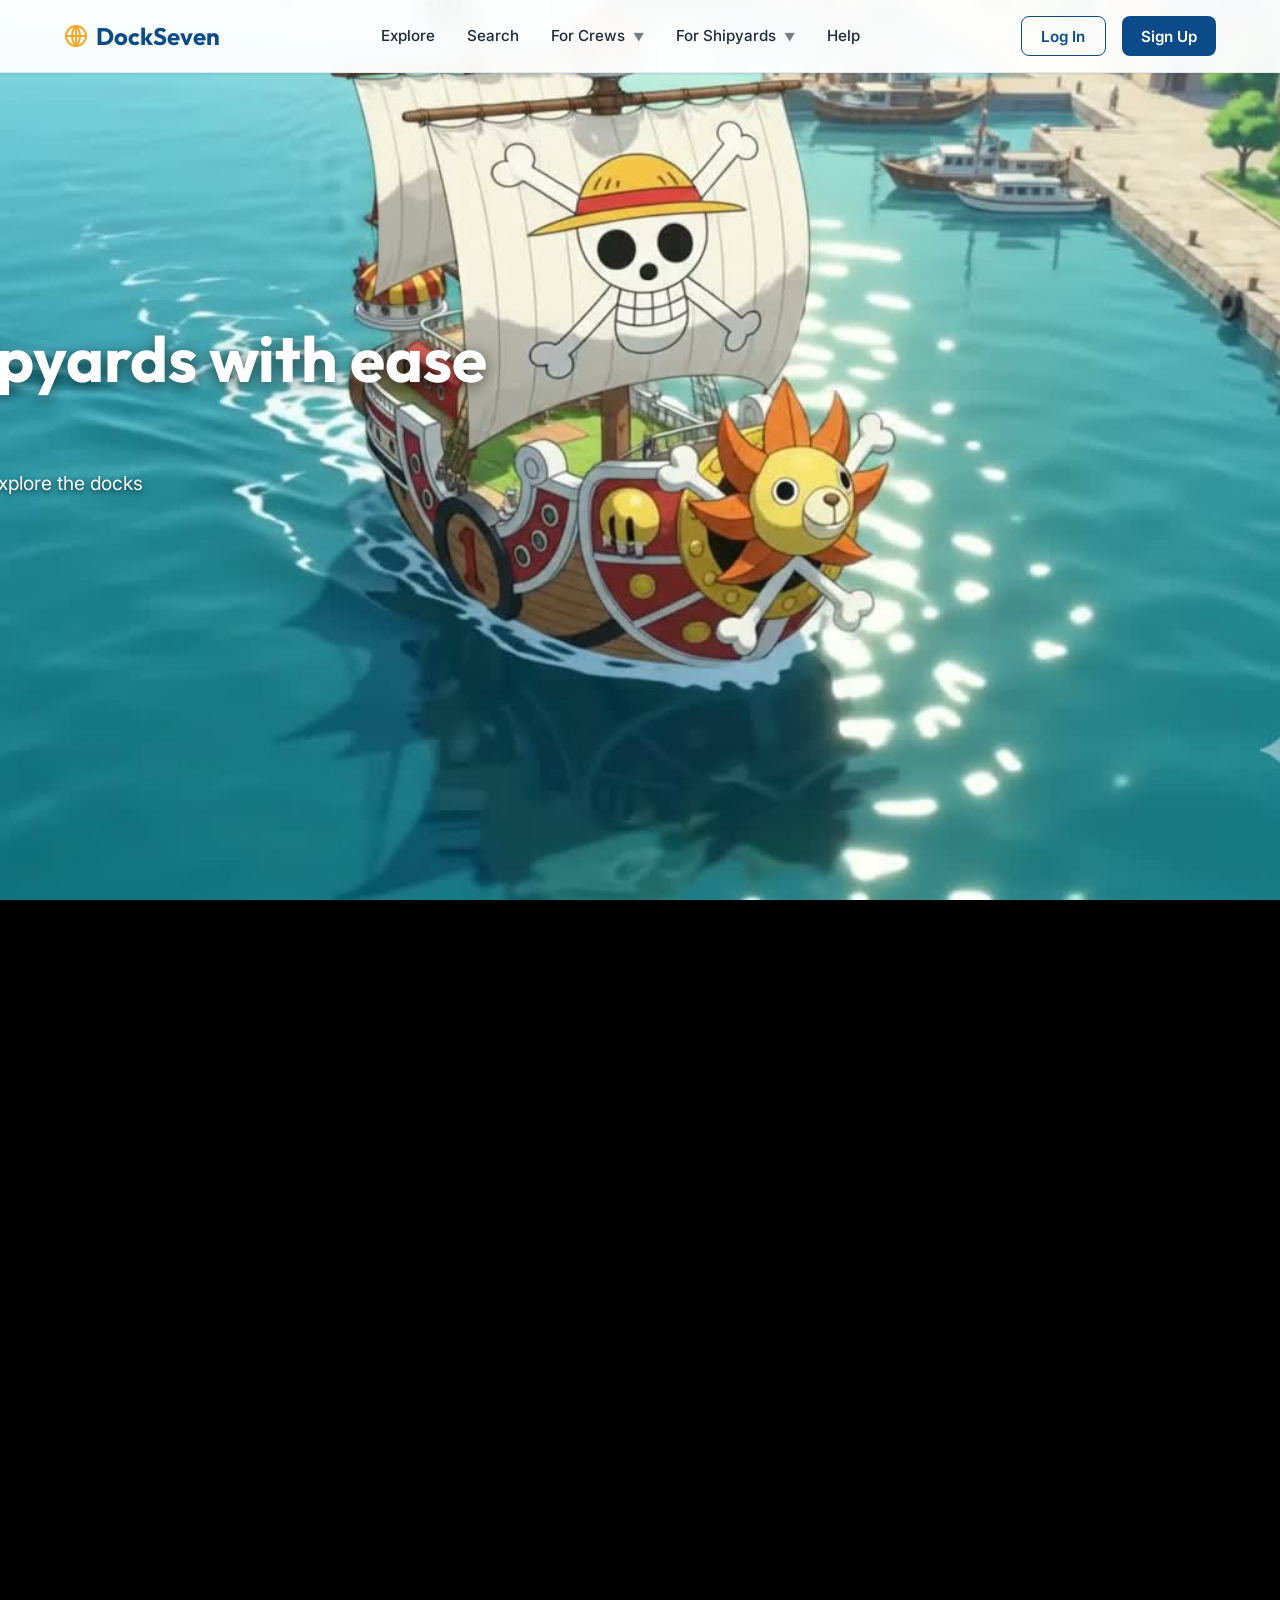
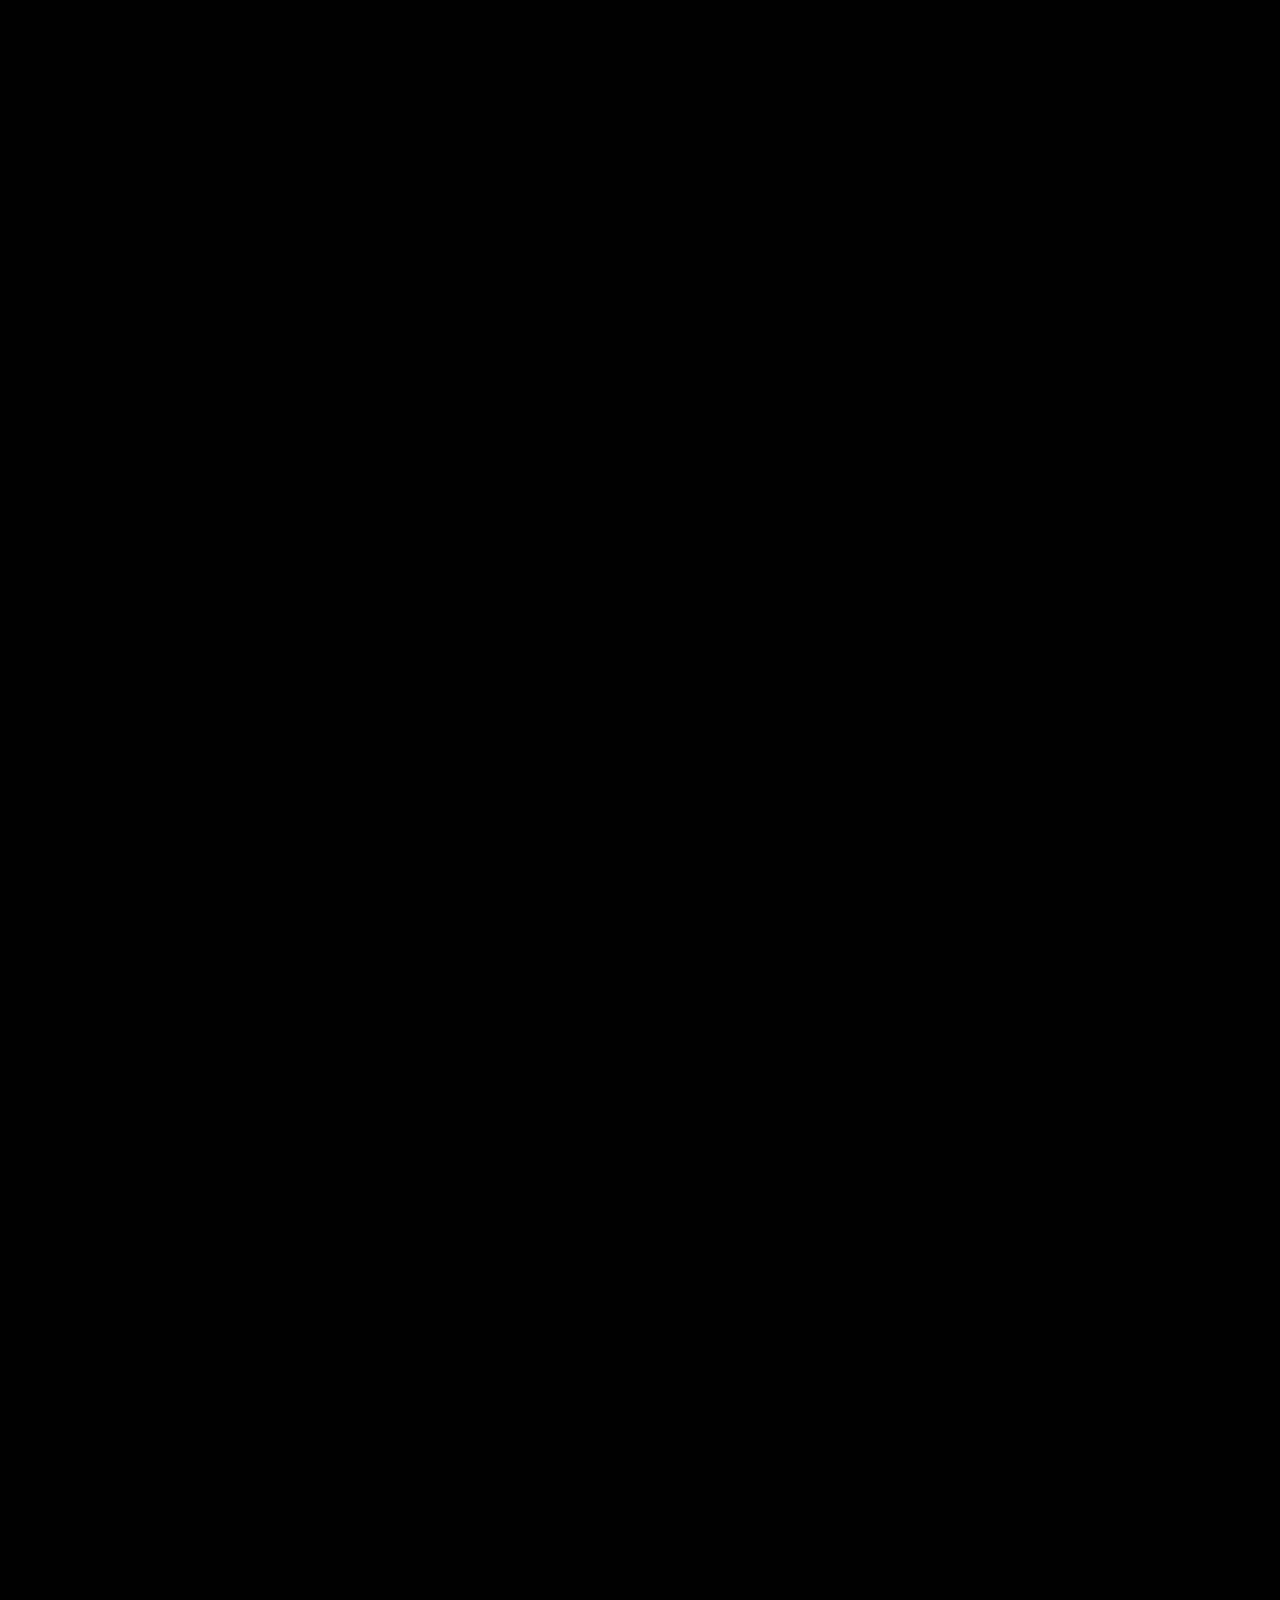
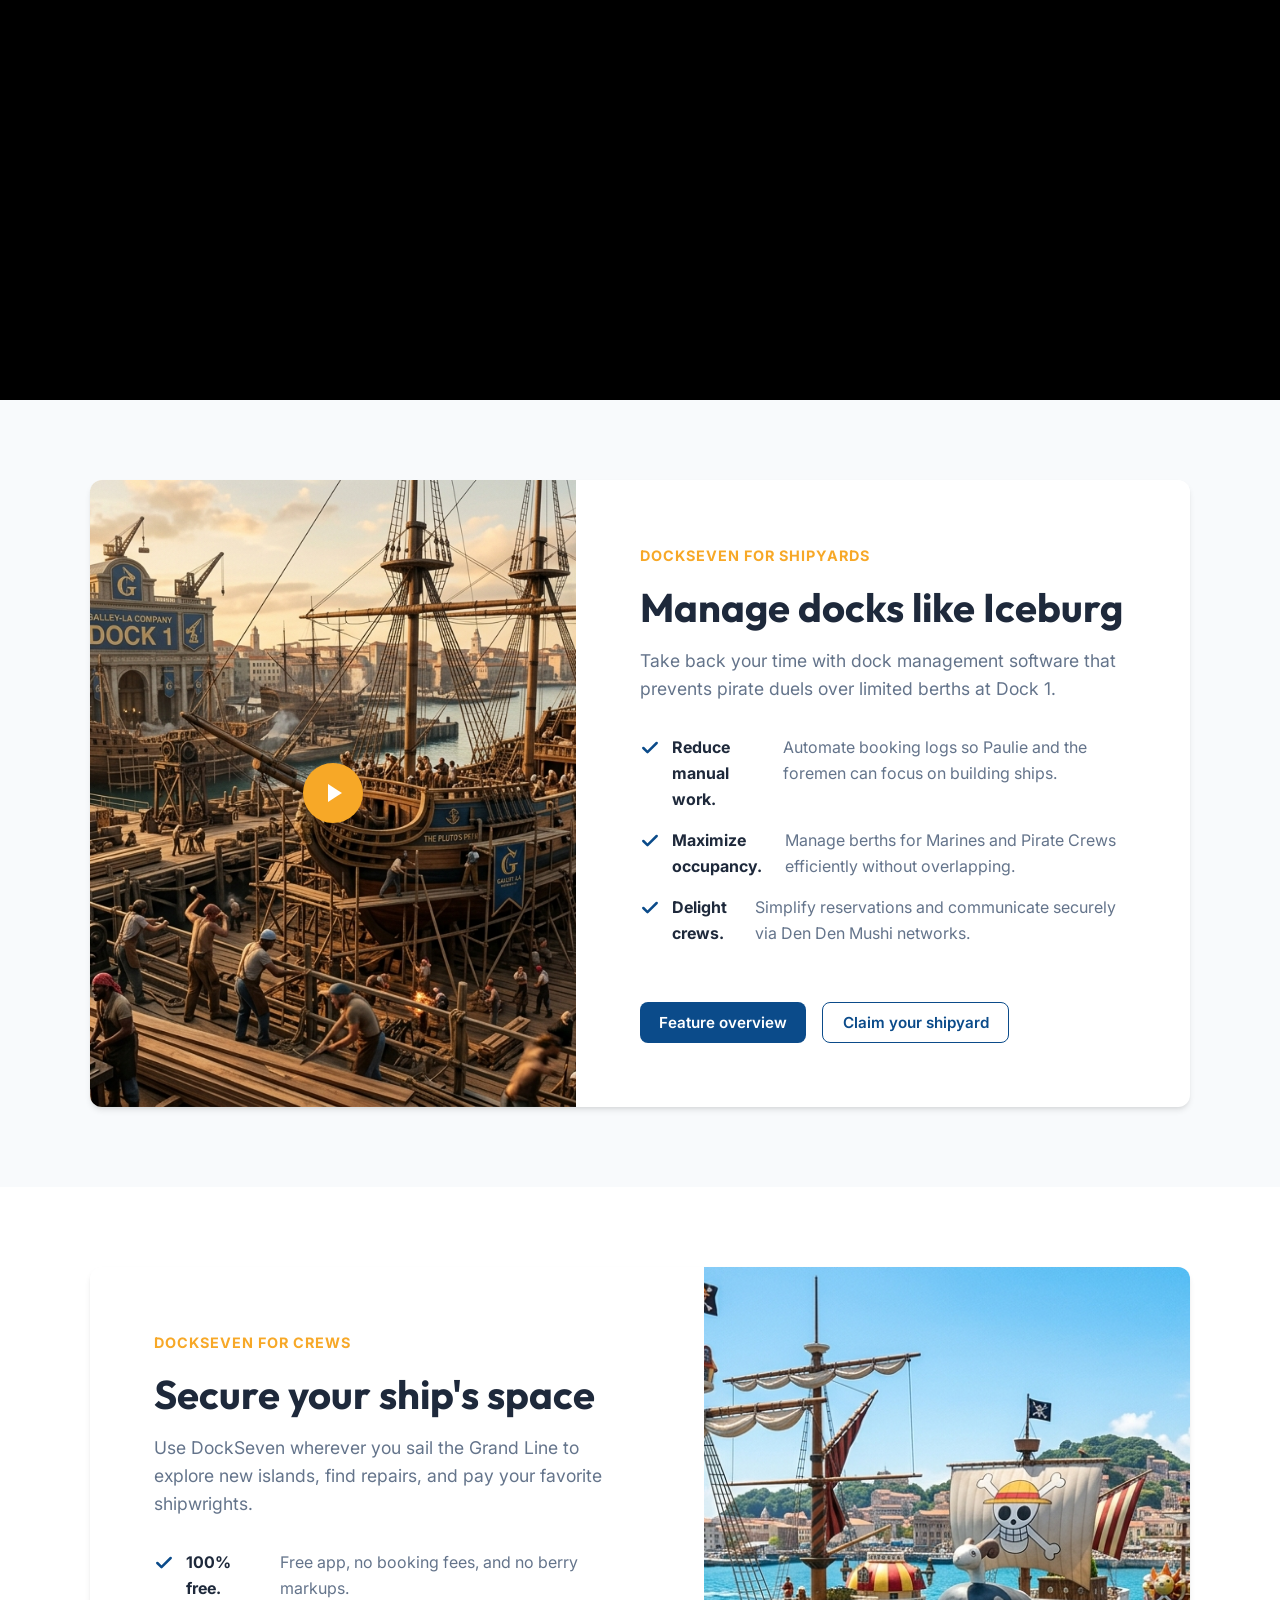
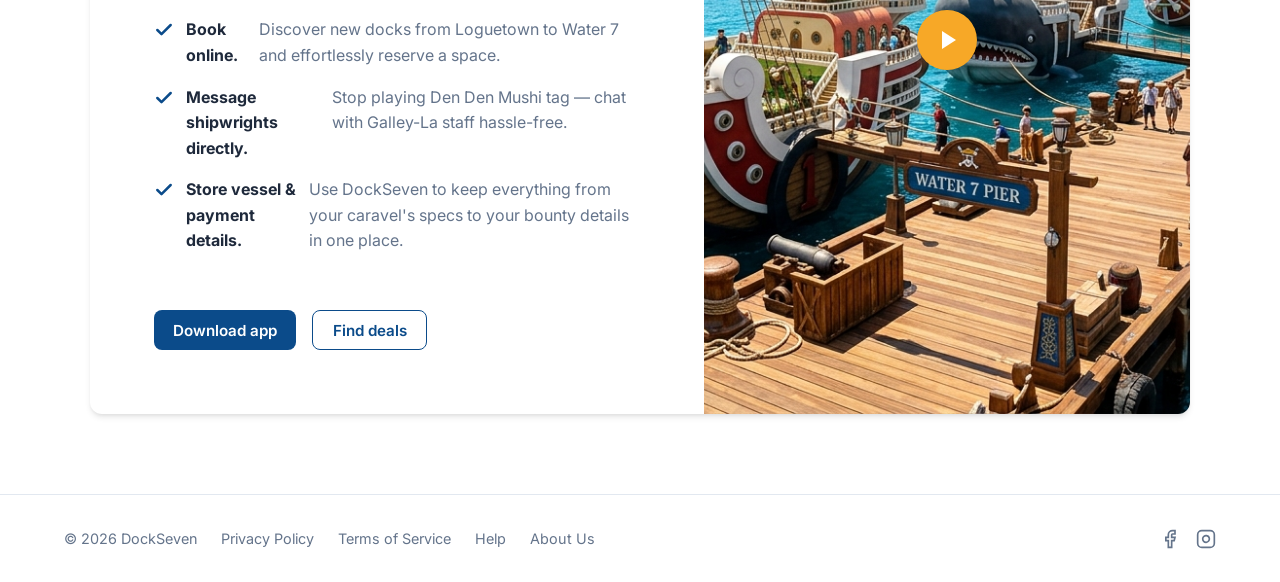
==== commit 373e6544: "Add JeskoJets style scroll sequence animation for home page" ====
--- a/index.html
+++ b/index.html
@@ -37,8 +37,21 @@
         </div>
     </header>
 
+    <!-- Scroll Sequence Section -->
+    <section class="scroll-sequence" id="scrollSequence">
+        <div class="sticky-container">
+            <canvas id="oceanCanvas"></canvas>
+            <canvas id="shipCanvas"></canvas>
+            
+            <div class="sequence-overlay">
+                <h1 class="sequence-title">Connect with shipyards with ease</h1>
+                <p class="sequence-subtitle">Scroll down to explore the docks</p>
+            </div>
+        </div>
+    </section>
+
     <!-- Hero Section -->
-    <section class="hero">
+    <section class="hero" style="display:none;">
         <div class="hero-overlay"></div>
         <div class="hero-content">
             <h1>Connect with shipyards with ease</h1>
--- a/styles.css
+++ b/styles.css
@@ -261,6 +261,68 @@
     color: var(--secondary-color);
 }
 
+/* Scroll Sequence Section */
+.scroll-sequence {
+    position: relative;
+    height: 400vh; /* Determines how long the scroll animation lasts */
+    background-color: #000;
+}
+
+.sticky-container {
+    position: sticky;
+    top: 0;
+    left: 0;
+    width: 100vw;
+    height: 100vh;
+    overflow: hidden;
+}
+
+.sticky-container canvas {
+    position: absolute;
+    top: 50%;
+    left: 50%;
+    transform: translate(-50%, -50%);
+    width: 100%;
+    height: 100%;
+    object-fit: cover;
+    pointer-events: none;
+}
+
+#shipCanvas {
+    z-index: 2;
+}
+
+#oceanCanvas {
+    z-index: 1;
+}
+
+.sequence-overlay {
+    position: absolute;
+    top: 50%;
+    left: 50%;
+    transform: translate(-50%, -50%);
+    z-index: 3;
+    text-align: center;
+    color: white;
+    width: 100%;
+    pointer-events: none;
+}
+
+.sequence-title {
+    font-family: var(--font-heading);
+    font-size: 4rem;
+    font-weight: 700;
+    margin-bottom: 1rem;
+    text-shadow: 0 4px 15px rgba(0,0,0,0.6);
+    opacity: 0; /* Will animate via JS */
+}
+
+.sequence-subtitle {
+    font-size: 1.2rem;
+    text-shadow: 0 2px 5px rgba(0,0,0,0.6);
+    opacity: 0;
+}
+
 /* Info Sections */
 .info-section {
     padding: 5rem 5%;
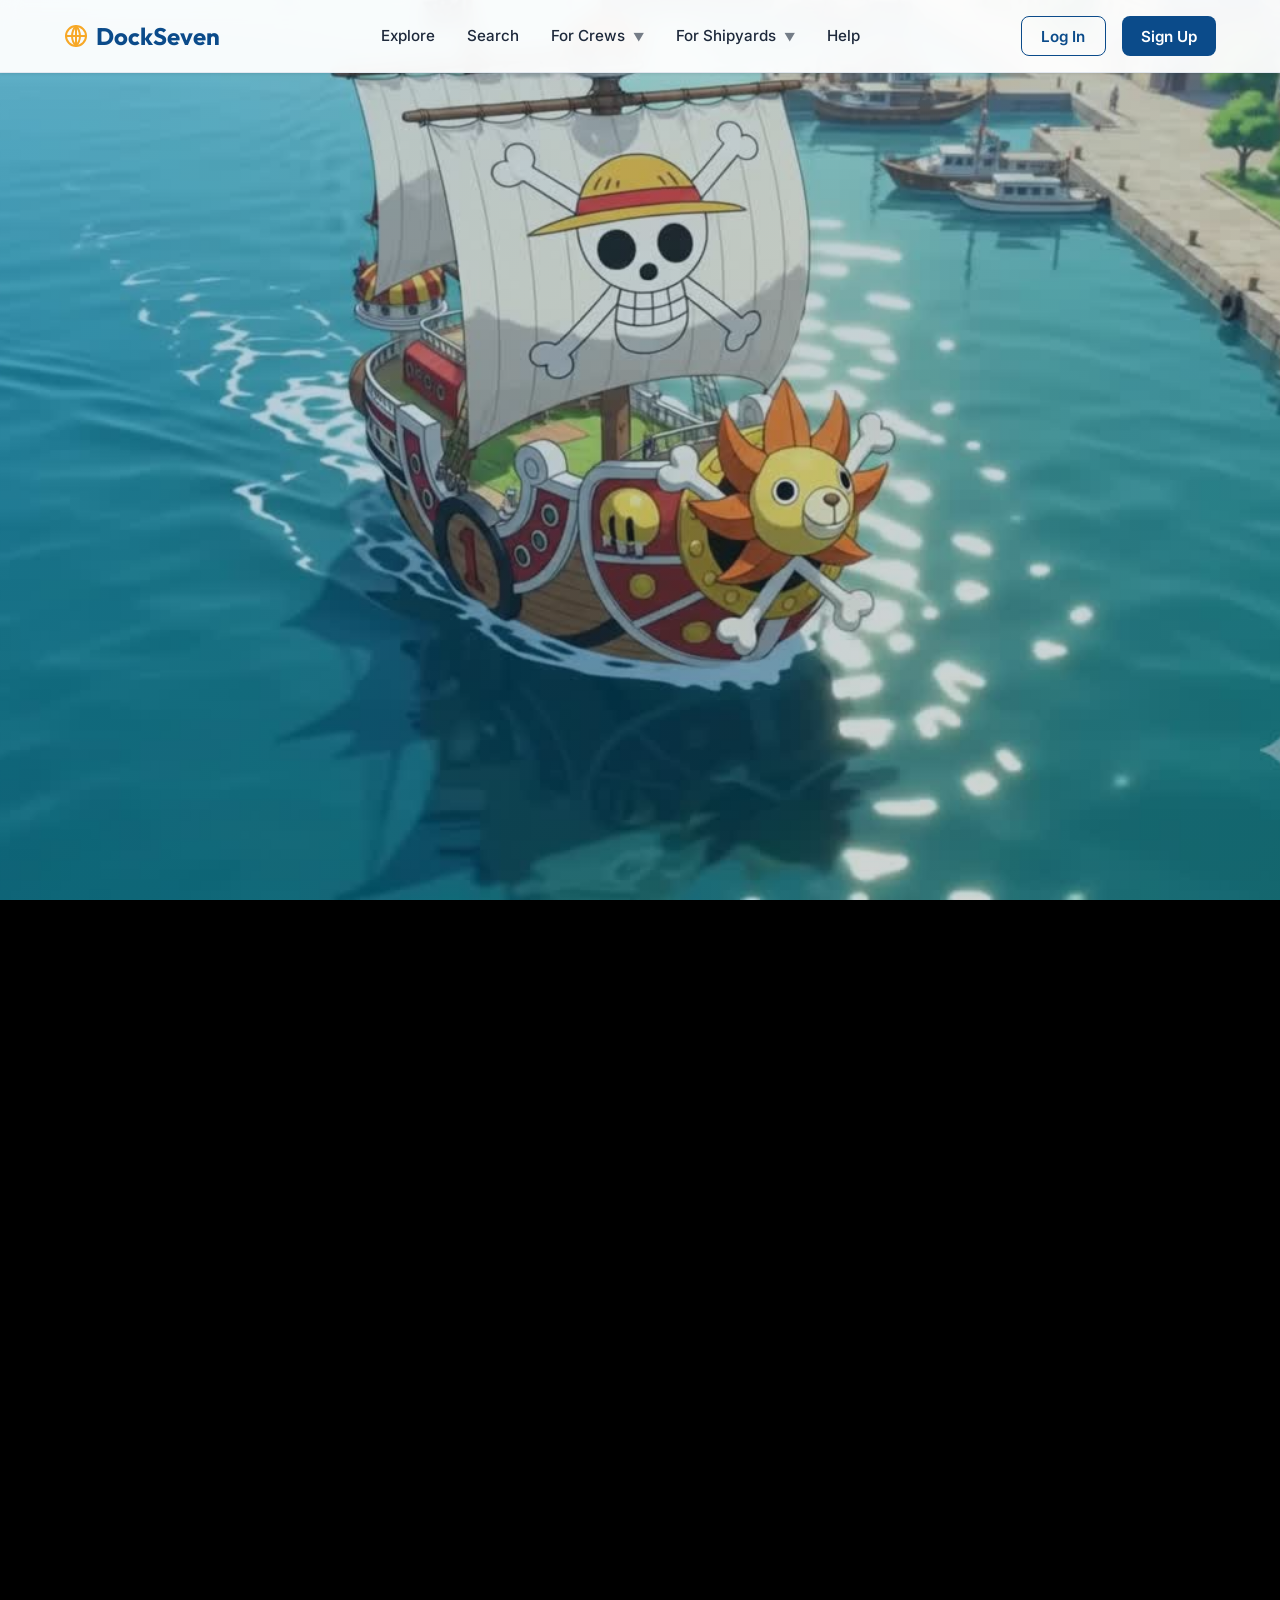
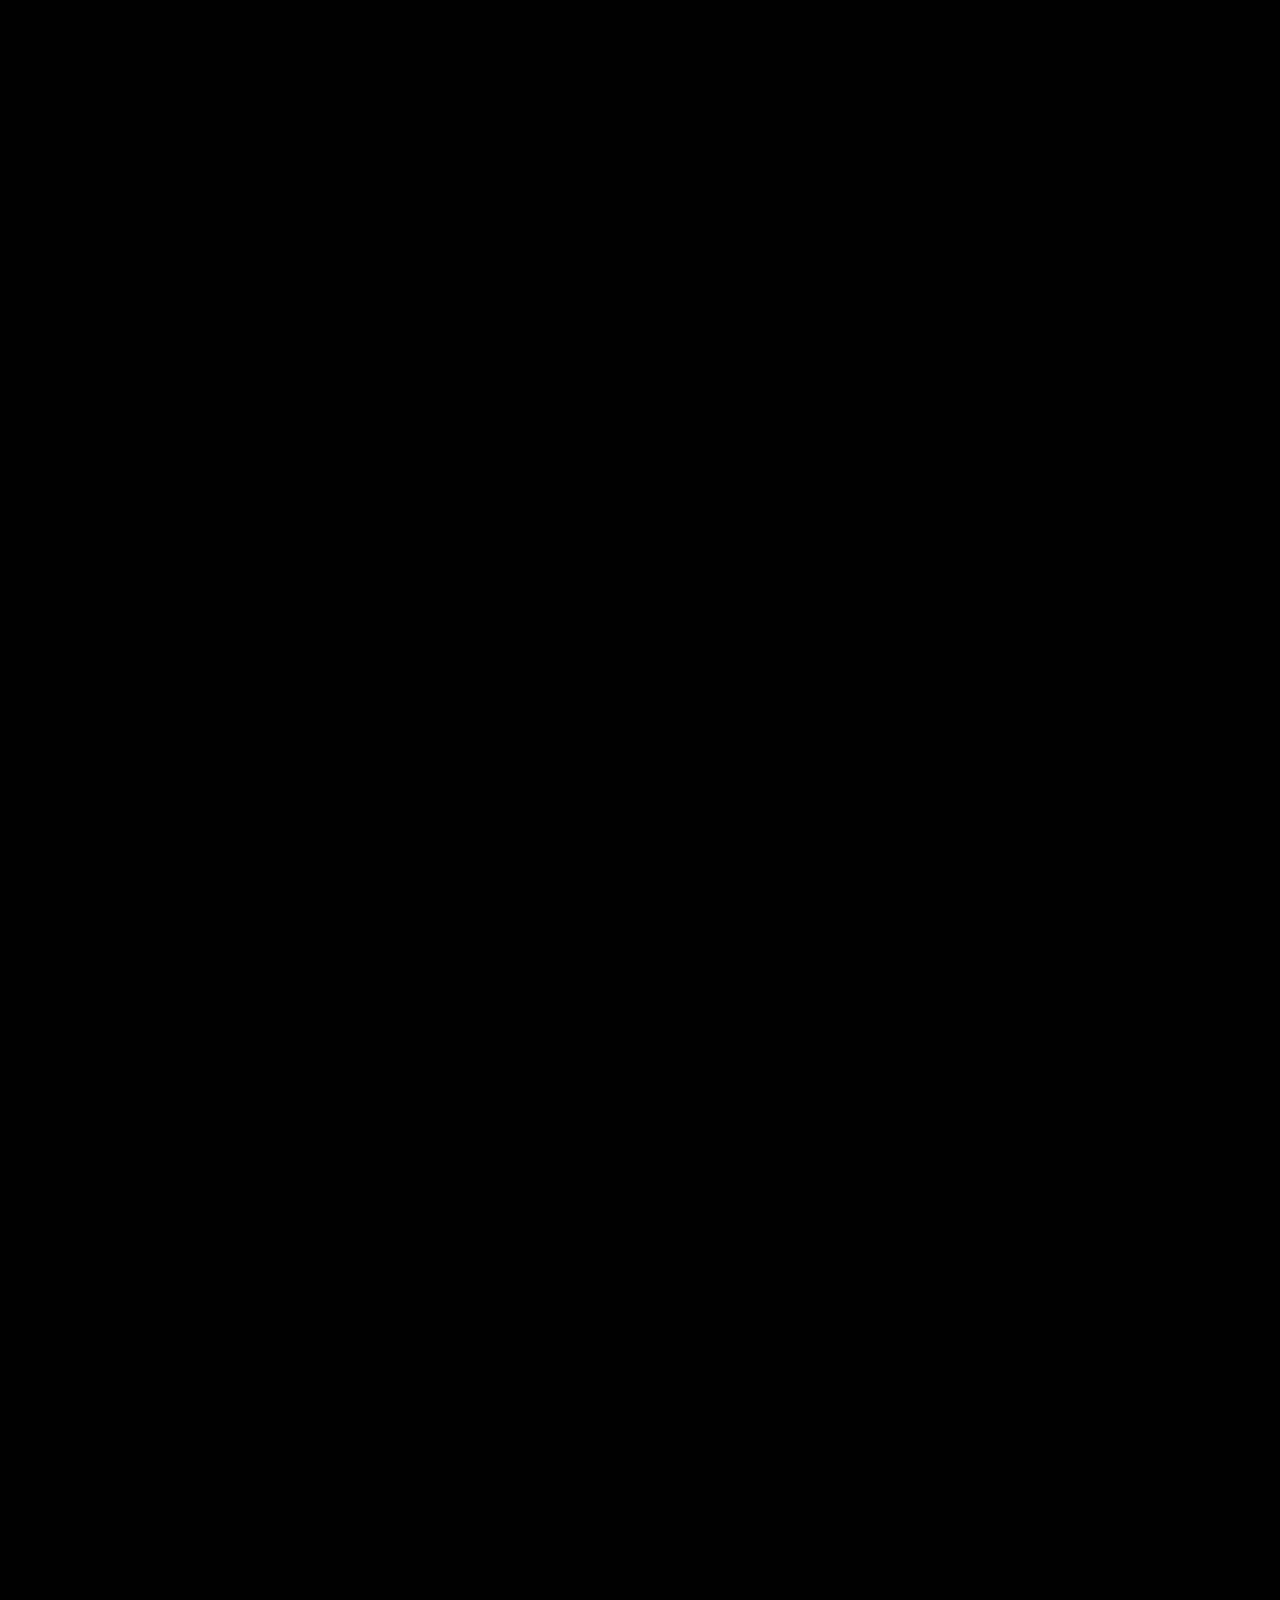
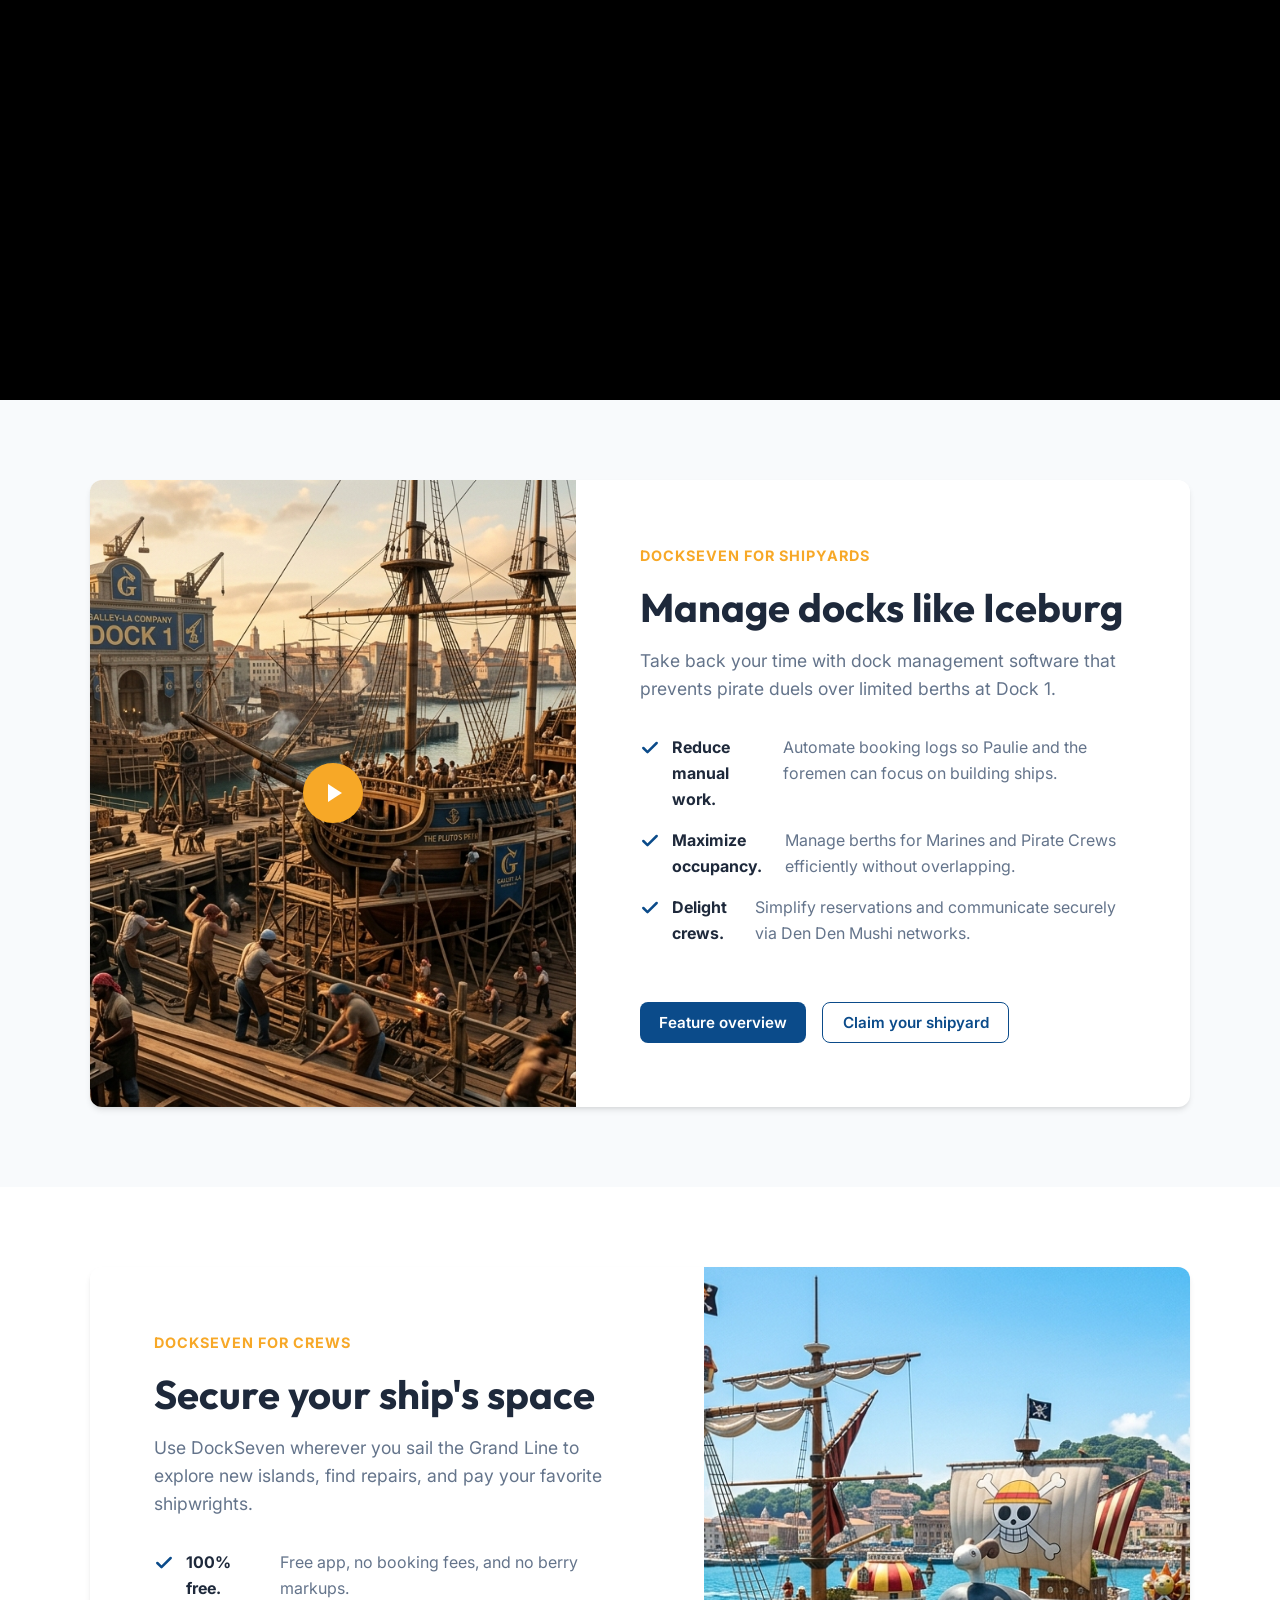
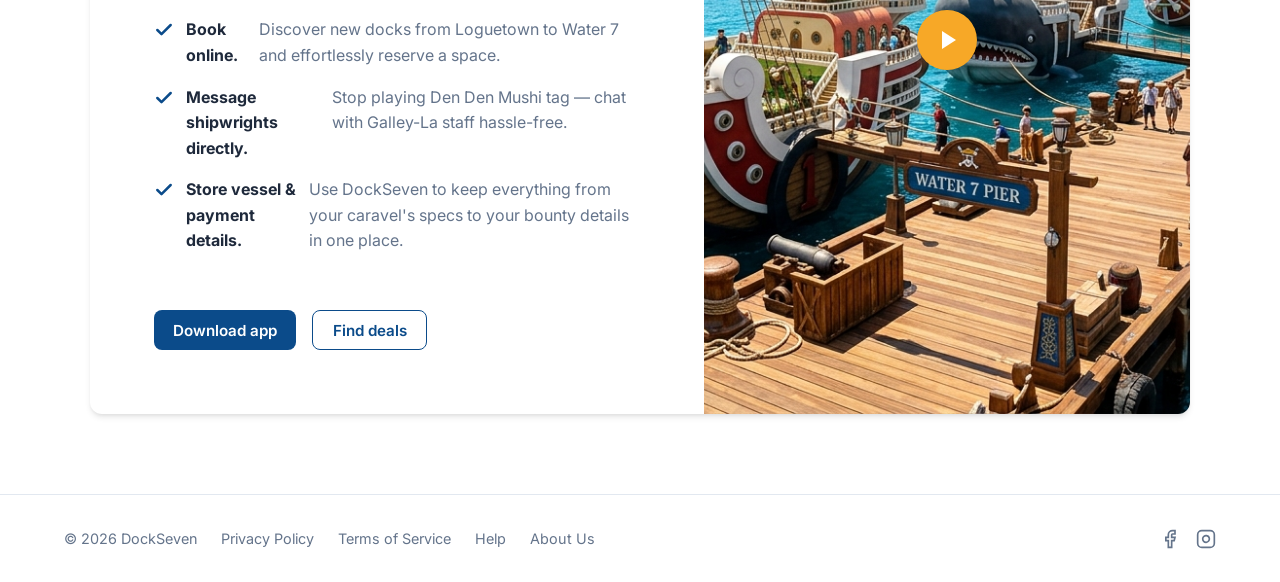
==== commit c72e5bc3: "Fix search bar visibility and text proportion in scroll sequence" ====
--- a/index.html
+++ b/index.html
@@ -42,33 +42,21 @@
         <div class="sticky-container">
             <canvas id="oceanCanvas"></canvas>
             <canvas id="shipCanvas"></canvas>
+            <div class="hero-overlay" style="z-index: 2; opacity: 0.4;"></div>
             
             <div class="sequence-overlay">
                 <h1 class="sequence-title">Connect with shipyards with ease</h1>
-                <p class="sequence-subtitle">Scroll down to explore the docks</p>
+                <p class="sequence-subtitle">Your journey on the Grand Line begins here. Scroll down to explore the docks.</p>
+                
+                <div class="search-box">
+                    <svg class="search-icon" width="20" height="20" viewBox="0 0 24 24" fill="none" stroke="currentColor" stroke-width="2">
+                        <circle cx="11" cy="11" r="8"></circle>
+                        <line x1="21" y1="21" x2="16.65" y2="16.65"></line>
+                    </svg>
+                    <input type="text" placeholder="Search for a dock, island, or shipyard">
+                    <button class="btn btn-primary search-btn">Find docks</button>
+                </div>
             </div>
-        </div>
-    </section>
-
-    <!-- Hero Section -->
-    <section class="hero" style="display:none;">
-        <div class="hero-overlay"></div>
-        <div class="hero-content">
-            <h1>Connect with shipyards with ease</h1>
-            <div class="search-box">
-                <svg class="search-icon" width="20" height="20" viewBox="0 0 24 24" fill="none" stroke="currentColor" stroke-width="2">
-                    <circle cx="11" cy="11" r="8"></circle>
-                    <line x1="21" y1="21" x2="16.65" y2="16.65"></line>
-                </svg>
-                <input type="text" placeholder="Search for a dock, island, or shipyard">
-                <button class="btn btn-primary search-btn">Find docks</button>
-            </div>
-            <a href="#" class="filter-link">
-                <svg width="16" height="16" viewBox="0 0 24 24" fill="none" stroke="currentColor" stroke-width="2">
-                    <polygon points="22 3 2 3 10 12.46 10 19 14 21 14 12.46 22 3"></polygon>
-                </svg>
-                Filter by services or shipwrights
-            </a>
         </div>
     </section>
 
--- a/styles.css
+++ b/styles.css
@@ -306,6 +306,7 @@
     color: white;
     width: 100%;
     pointer-events: none;
+    opacity: 0;
 }
 
 .sequence-title {
@@ -313,14 +314,18 @@
     font-size: 4rem;
     font-weight: 700;
     margin-bottom: 1rem;
-    text-shadow: 0 4px 15px rgba(0,0,0,0.6);
-    opacity: 0; /* Will animate via JS */
+    text-shadow: 0 4px 15px rgba(0,0,0,0.8);
 }
 
 .sequence-subtitle {
     font-size: 1.2rem;
-    text-shadow: 0 2px 5px rgba(0,0,0,0.6);
-    opacity: 0;
+    text-shadow: 0 2px 5px rgba(0,0,0,0.8);
+    margin-bottom: 2rem;
+}
+
+.sequence-overlay .search-box {
+    pointer-events: auto;
+    margin: 0 auto;
 }
 
 /* Info Sections */
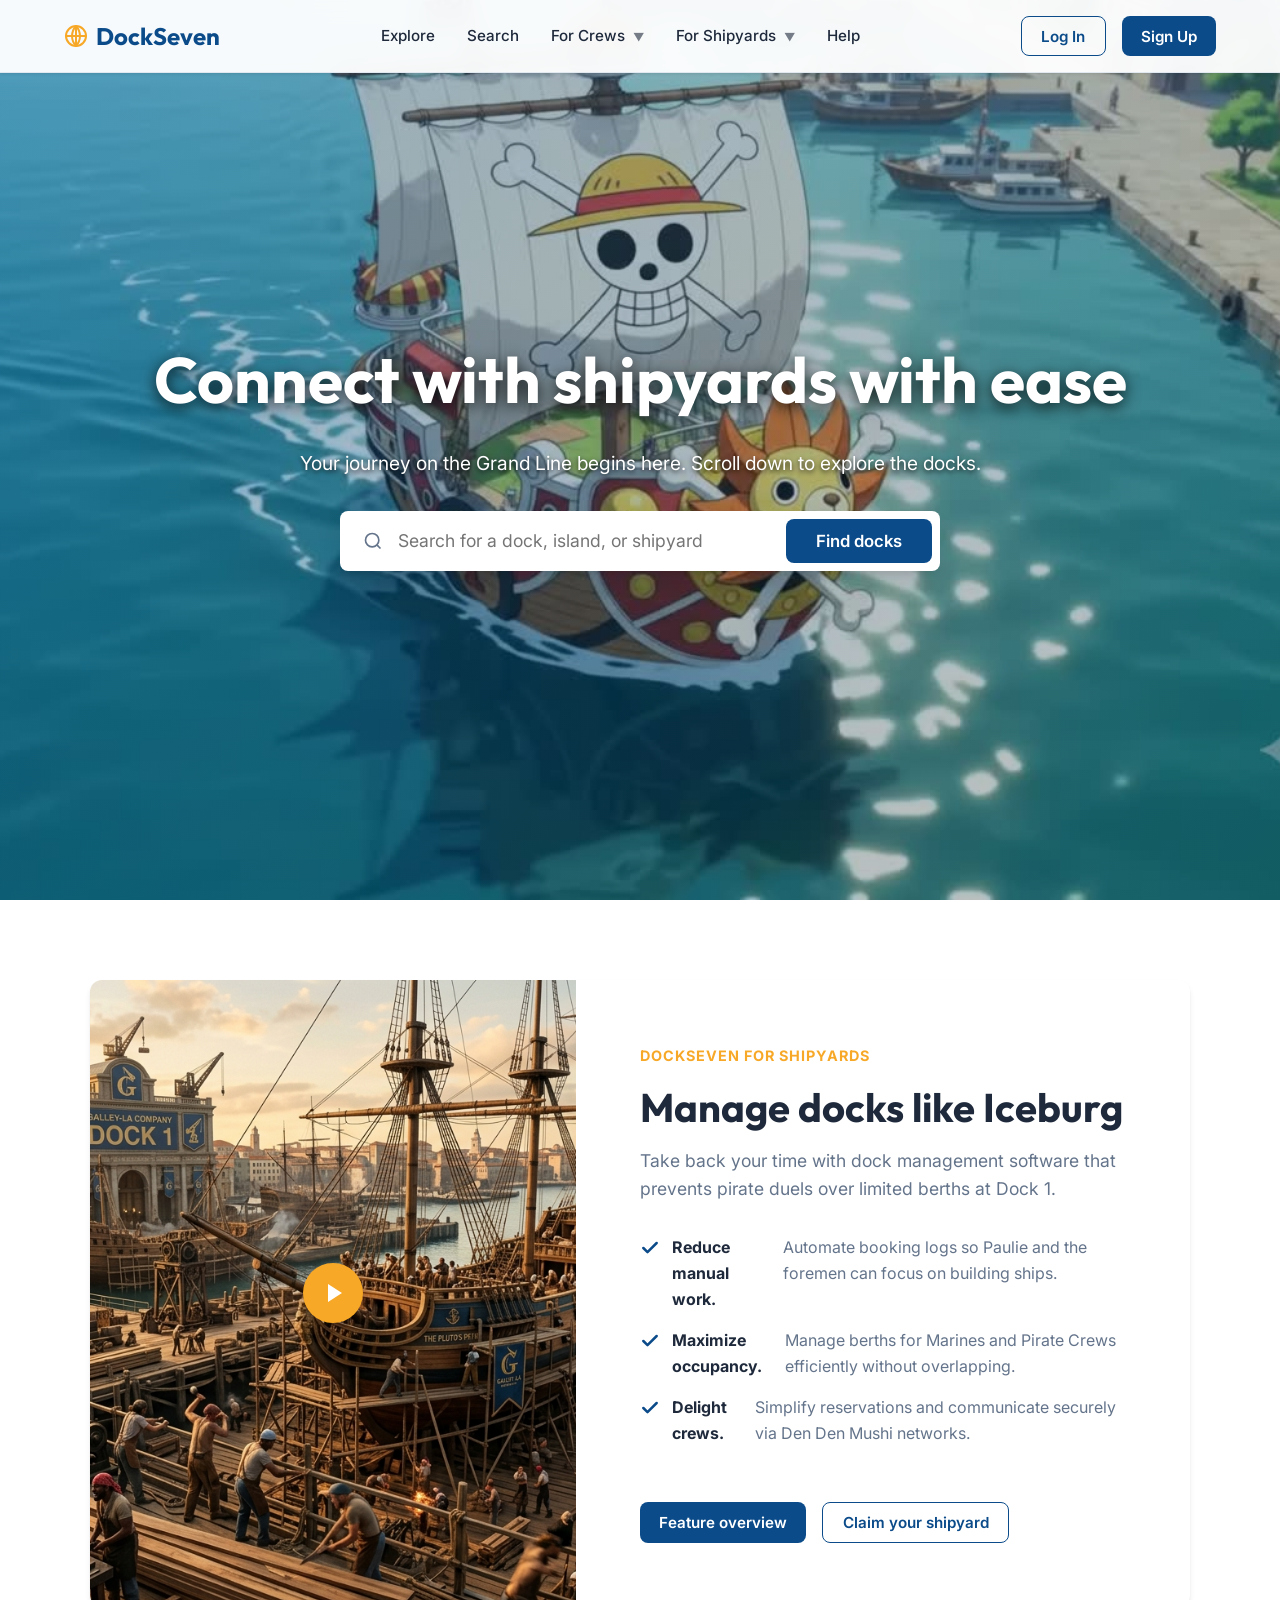
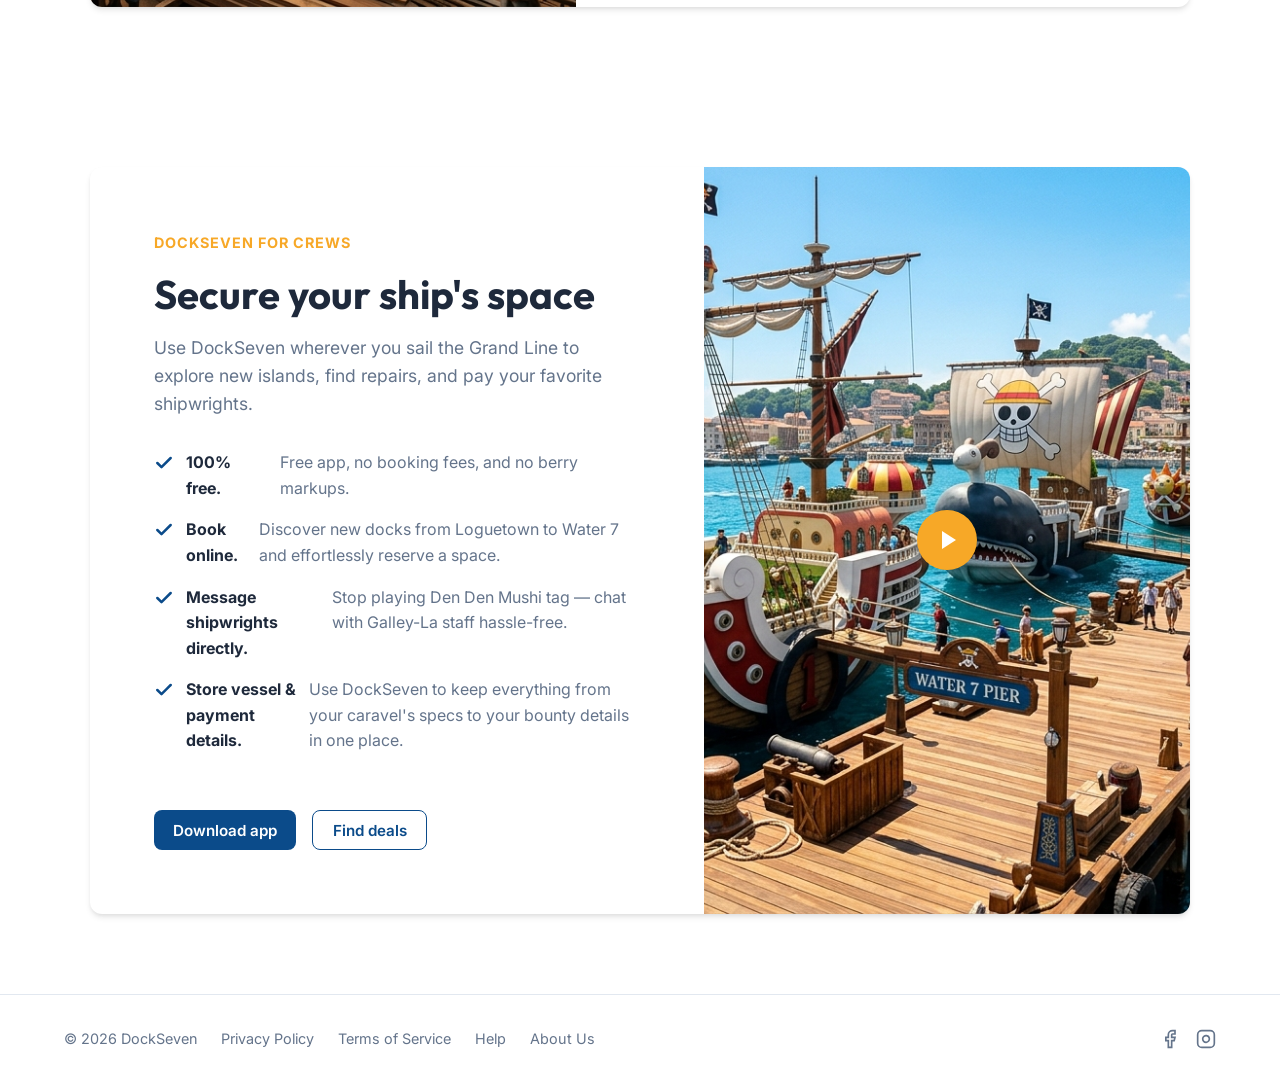
==== commit 344cffb0: "Make scroll sequence background span entire page" ====
--- a/index.html
+++ b/index.html
@@ -8,7 +8,7 @@
     <link href="https://fonts.googleapis.com/css2?family=Outfit:wght@300;400;600;700&family=Inter:wght@400;500;600&display=swap" rel="stylesheet">
     <link rel="stylesheet" href="styles.css">
 </head>
-<body>
+<body class="home-page">
     <!-- Navbar -->
     <header class="navbar">
         <a href="index.html" class="logo">
@@ -37,25 +37,26 @@
         </div>
     </header>
 
-    <!-- Scroll Sequence Section -->
-    <section class="scroll-sequence" id="scrollSequence">
-        <div class="sticky-container">
-            <canvas id="oceanCanvas"></canvas>
-            <canvas id="shipCanvas"></canvas>
-            <div class="hero-overlay" style="z-index: 2; opacity: 0.4;"></div>
+    <!-- Fixed Canvas Background -->
+    <div id="scrollSequence" class="fixed-canvas-bg">
+        <canvas id="oceanCanvas"></canvas>
+        <canvas id="shipCanvas"></canvas>
+        <div class="hero-overlay" style="z-index: 2; opacity: 0.6;"></div>
+    </div>
+
+    <!-- Hero Content (Scrolls naturally) -->
+    <section class="hero-content-section">
+        <div class="sequence-overlay">
+            <h1 class="sequence-title">Connect with shipyards with ease</h1>
+            <p class="sequence-subtitle">Your journey on the Grand Line begins here. Scroll down to explore the docks.</p>
             
-            <div class="sequence-overlay">
-                <h1 class="sequence-title">Connect with shipyards with ease</h1>
-                <p class="sequence-subtitle">Your journey on the Grand Line begins here. Scroll down to explore the docks.</p>
-                
-                <div class="search-box">
-                    <svg class="search-icon" width="20" height="20" viewBox="0 0 24 24" fill="none" stroke="currentColor" stroke-width="2">
-                        <circle cx="11" cy="11" r="8"></circle>
-                        <line x1="21" y1="21" x2="16.65" y2="16.65"></line>
-                    </svg>
-                    <input type="text" placeholder="Search for a dock, island, or shipyard">
-                    <button class="btn btn-primary search-btn">Find docks</button>
-                </div>
+            <div class="search-box">
+                <svg class="search-icon" width="20" height="20" viewBox="0 0 24 24" fill="none" stroke="currentColor" stroke-width="2">
+                    <circle cx="11" cy="11" r="8"></circle>
+                    <line x1="21" y1="21" x2="16.65" y2="16.65"></line>
+                </svg>
+                <input type="text" placeholder="Search for a dock, island, or shipyard">
+                <button class="btn btn-primary search-btn">Find docks</button>
             </div>
         </div>
     </section>
--- a/styles.css
+++ b/styles.css
@@ -31,6 +31,10 @@
     overflow-x: hidden;
 }
 
+body.home-page {
+    background-color: transparent;
+}
+
 a {
     text-decoration: none;
     color: inherit;
@@ -261,23 +265,18 @@
     color: var(--secondary-color);
 }
 
-/* Scroll Sequence Section */
-.scroll-sequence {
-    position: relative;
-    height: 400vh; /* Determines how long the scroll animation lasts */
-    background-color: #000;
-}
-
-.sticky-container {
-    position: sticky;
+/* Fixed Canvas Background */
+.fixed-canvas-bg {
+    position: fixed;
     top: 0;
     left: 0;
     width: 100vw;
     height: 100vh;
-    overflow: hidden;
-}
-
-.sticky-container canvas {
+    z-index: -1;
+    background-color: #000;
+}
+
+.fixed-canvas-bg canvas {
     position: absolute;
     top: 50%;
     left: 50%;
@@ -296,17 +295,33 @@
     z-index: 1;
 }
 
+/* Hero Content Section */
+.hero-content-section {
+    height: 100vh;
+    display: flex;
+    align-items: center;
+    justify-content: center;
+    position: relative;
+    z-index: 1;
+}
+
 .sequence-overlay {
-    position: absolute;
-    top: 50%;
-    left: 50%;
-    transform: translate(-50%, -50%);
-    z-index: 3;
     text-align: center;
     color: white;
     width: 100%;
-    pointer-events: none;
-    opacity: 0;
+    padding: 0 5%;
+    animation: fadeInHero 1.5s ease-out forwards;
+}
+
+@keyframes fadeInHero {
+    from {
+        opacity: 0;
+        transform: translateY(20px);
+    }
+    to {
+        opacity: 1;
+        transform: translateY(0);
+    }
 }
 
 .sequence-title {
@@ -326,6 +341,7 @@
 .sequence-overlay .search-box {
     pointer-events: auto;
     margin: 0 auto;
+    max-width: 600px;
 }
 
 /* Info Sections */
@@ -336,7 +352,7 @@
 }
 
 .info-section.alternate {
-    background-color: white;
+    background-color: rgba(255, 255, 255, 0.3);
 }
 
 .info-card {
@@ -472,7 +488,8 @@
 
 /* Footer */
 .footer {
-    background-color: white;
+    background-color: rgba(255, 255, 255, 0.85);
+    backdrop-filter: blur(5px);
     padding: 2rem 5%;
     border-top: 1px solid var(--border-color);
 }
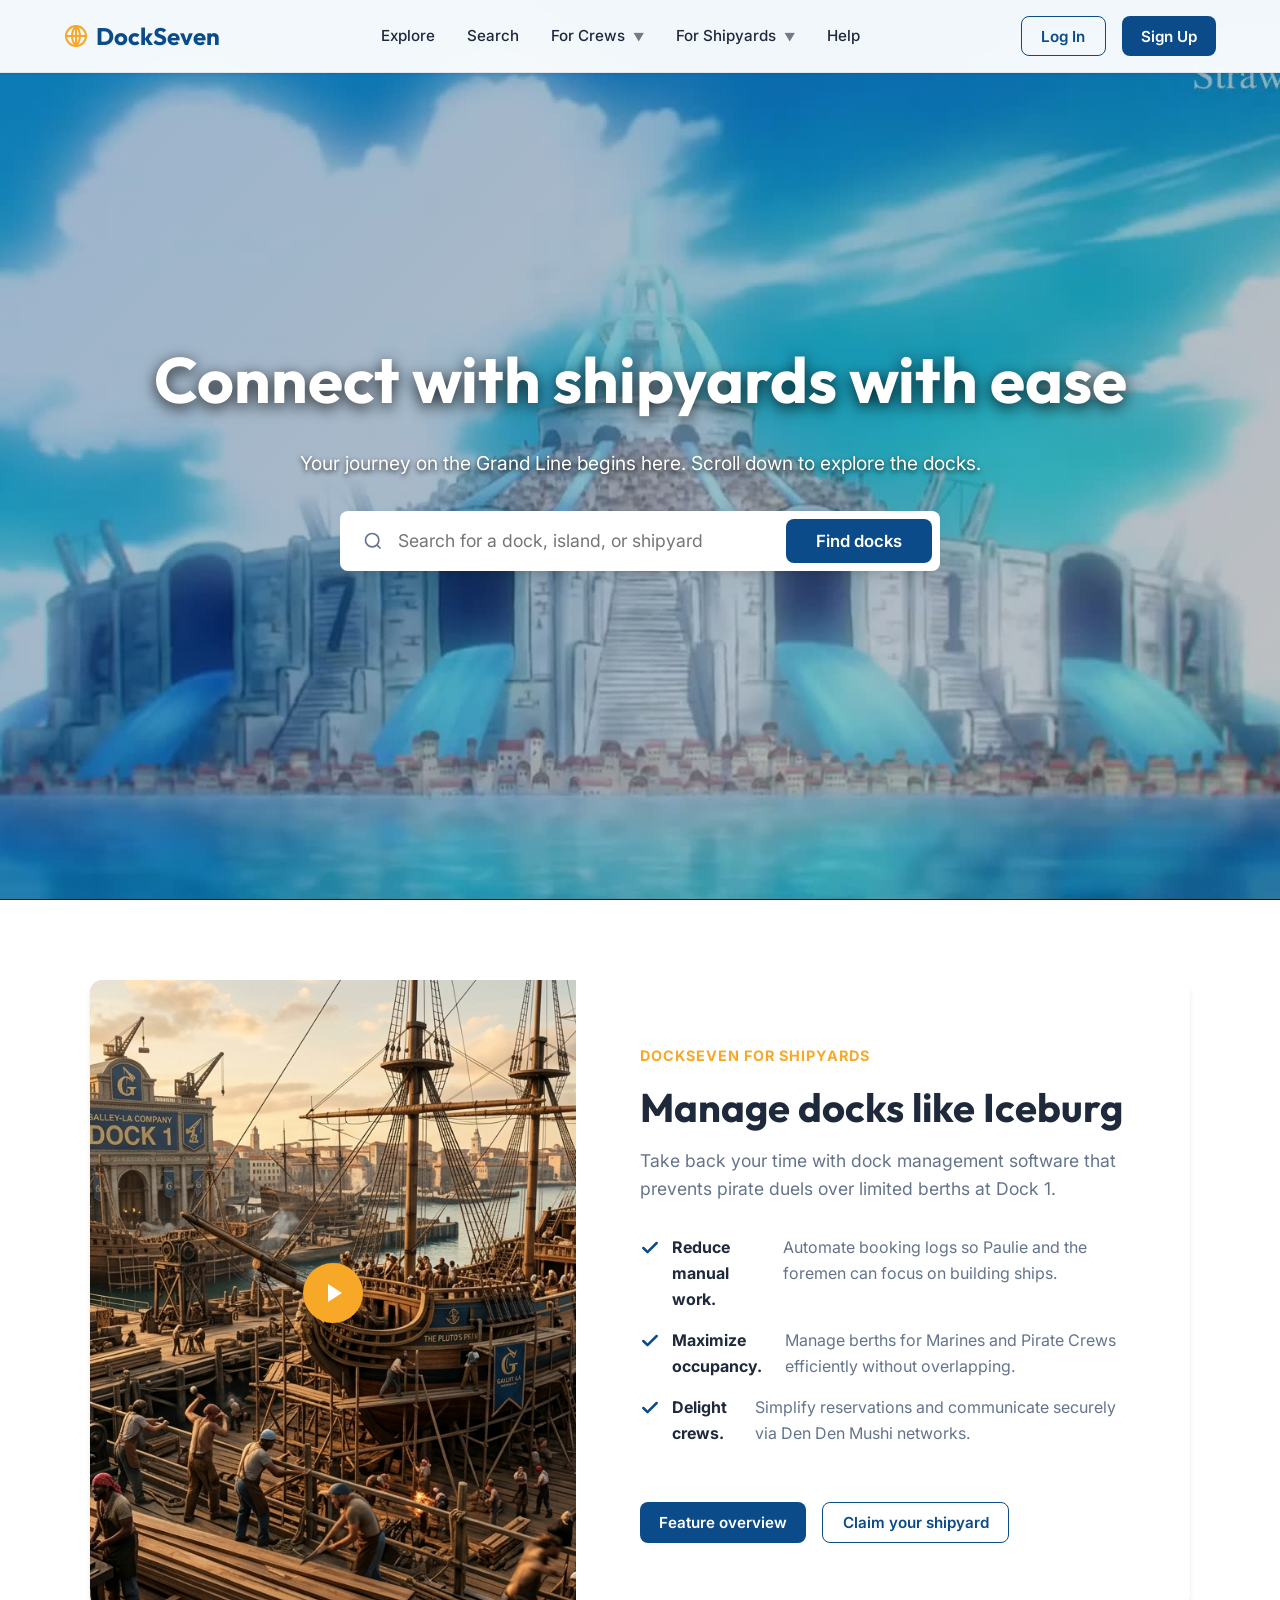
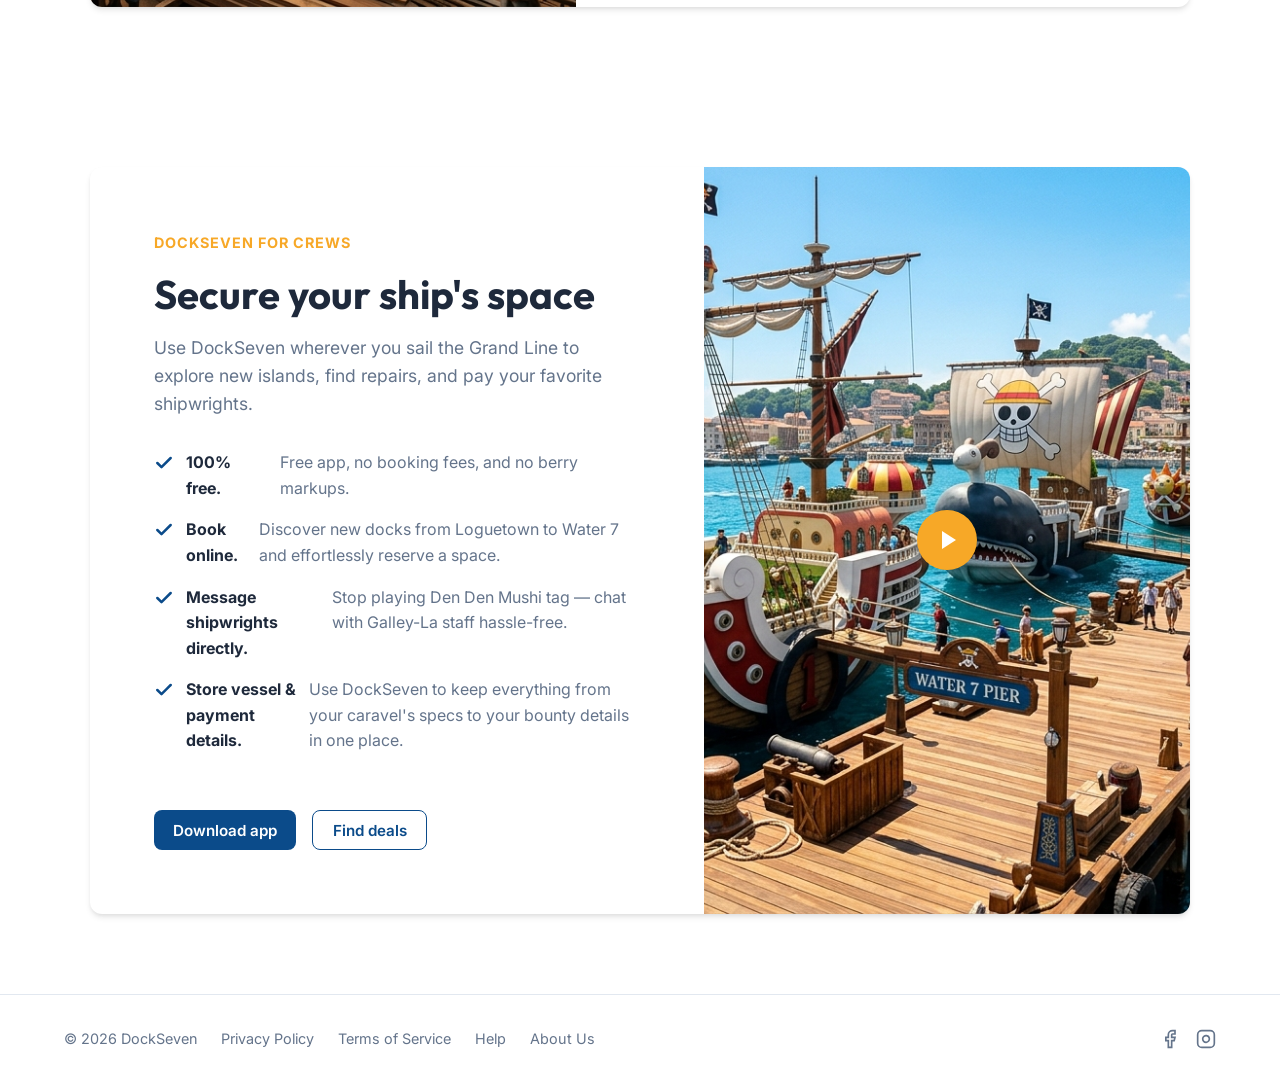
==== commit 155dcf3f: "Remove ShipSequence and use OceanSequence for full page scroll" ====
--- a/index.html
+++ b/index.html
@@ -40,7 +40,6 @@
     <!-- Fixed Canvas Background -->
     <div id="scrollSequence" class="fixed-canvas-bg">
         <canvas id="oceanCanvas"></canvas>
-        <canvas id="shipCanvas"></canvas>
         <div class="hero-overlay" style="z-index: 2; opacity: 0.6;"></div>
     </div>
 
--- a/styles.css
+++ b/styles.css
@@ -287,14 +287,6 @@
     pointer-events: none;
 }
 
-#shipCanvas {
-    z-index: 2;
-}
-
-#oceanCanvas {
-    z-index: 1;
-}
-
 /* Hero Content Section */
 .hero-content-section {
     height: 100vh;
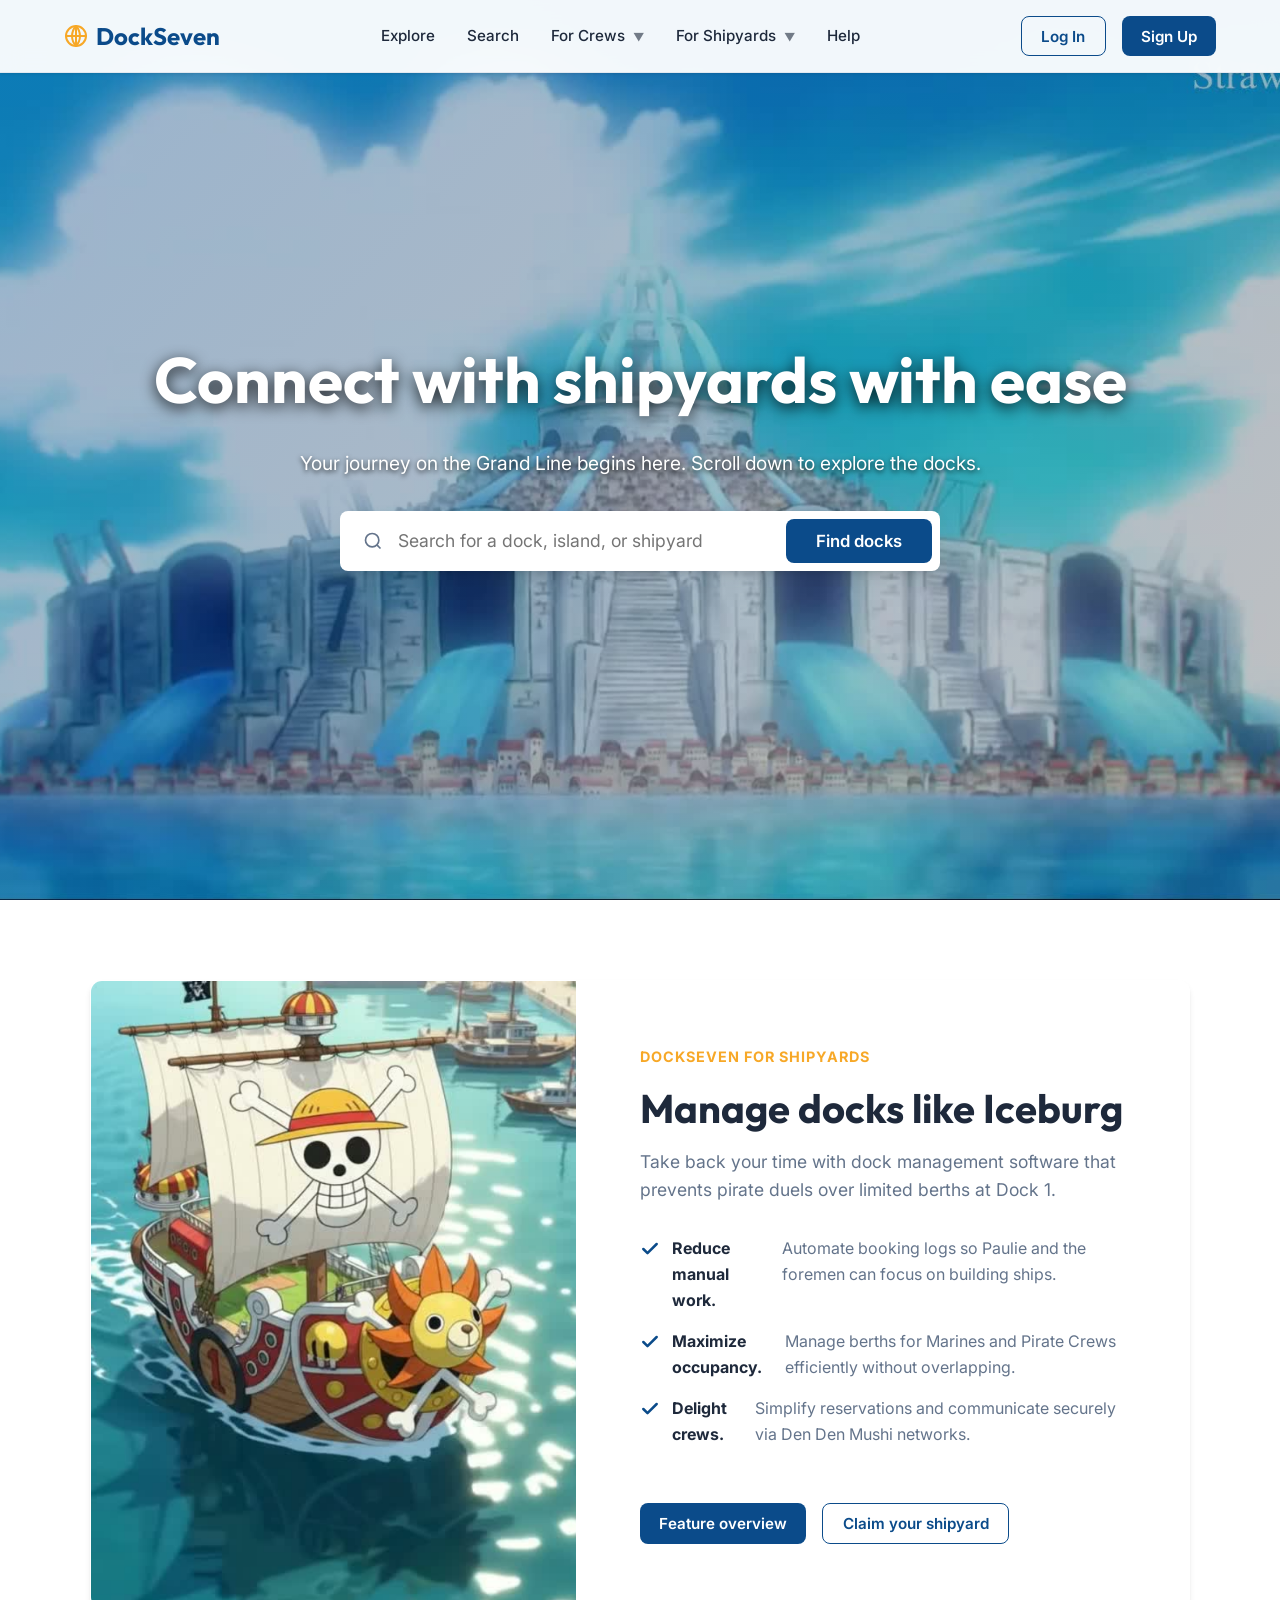
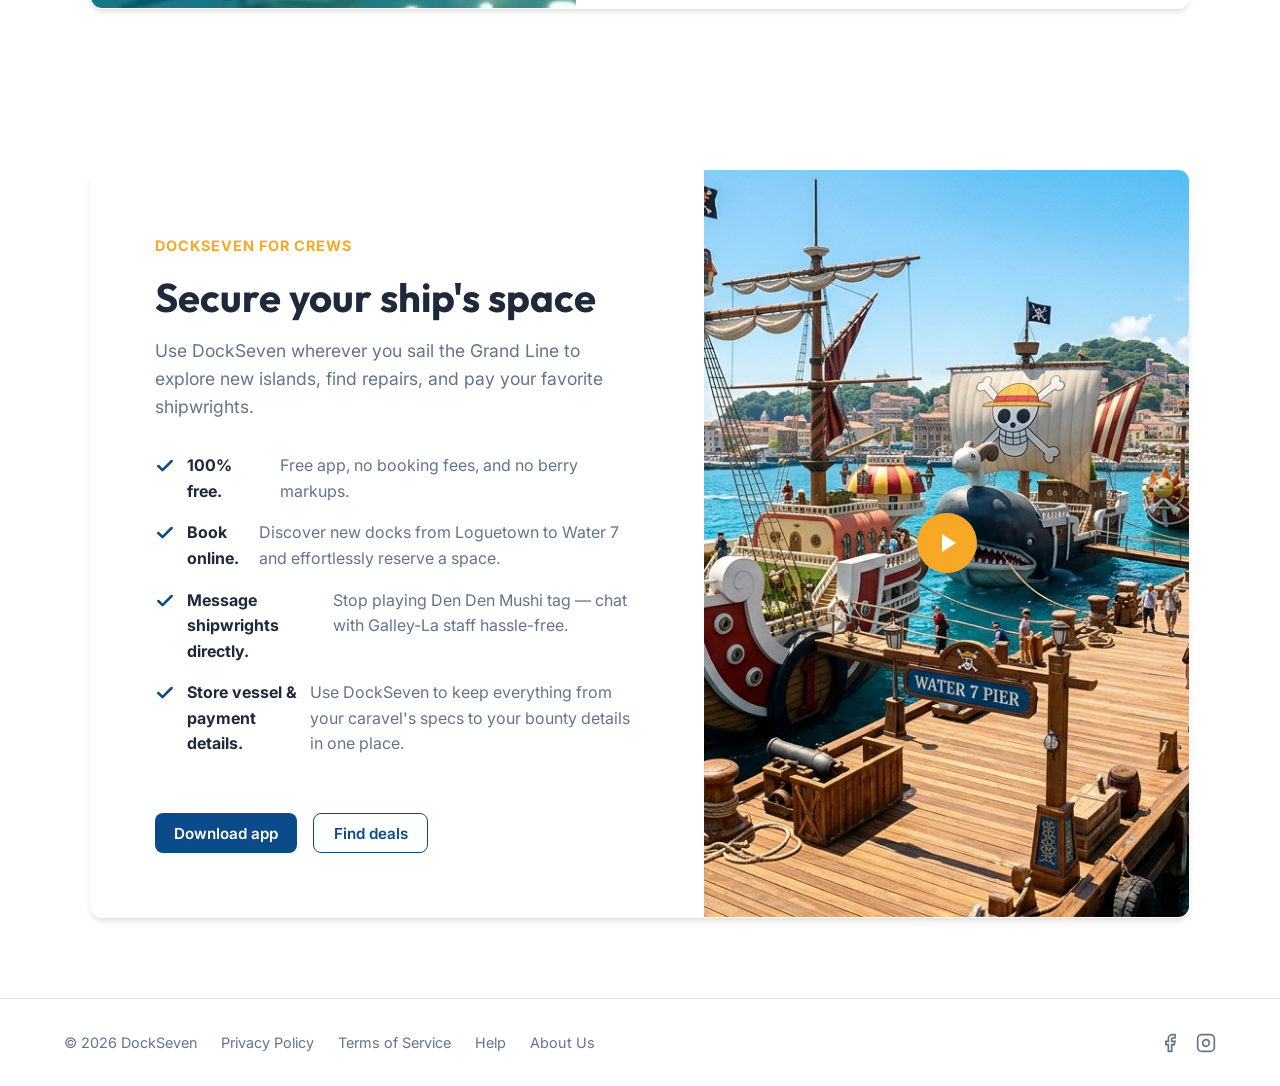
==== commit 82fa19f7: "Use ShipSequence for smooth scroll transition inside shipyard info card" ====
--- a/index.html
+++ b/index.html
@@ -64,12 +64,7 @@
     <section class="info-section">
         <div class="info-card">
             <div class="info-image">
-                <img src="assets/shipyard.jpg" alt="Galley-La Shipyard">
-                <div class="play-button">
-                    <svg width="24" height="24" viewBox="0 0 24 24" fill="white">
-                        <polygon points="5 3 19 12 5 21 5 3"></polygon>
-                    </svg>
-                </div>
+                <canvas id="shipyardCanvas"></canvas>
             </div>
             <div class="info-text">
                 <span class="badge">DockSeven for shipyards</span>
--- a/styles.css
+++ b/styles.css
@@ -285,6 +285,8 @@
     height: 100%;
     object-fit: cover;
     pointer-events: none;
+    image-rendering: -webkit-optimize-contrast;
+    image-rendering: crisp-edges;
 }
 
 /* Hero Content Section */
@@ -344,14 +346,17 @@
 }
 
 .info-section.alternate {
-    background-color: rgba(255, 255, 255, 0.3);
+    background-color: rgba(255, 255, 255, 0.1);
 }
 
 .info-card {
     display: flex;
     max-width: 1100px;
     width: 100%;
-    background: var(--bg-card);
+    background: rgba(255, 255, 255, 0.85);
+    backdrop-filter: blur(12px);
+    -webkit-backdrop-filter: blur(12px);
+    border: 1px solid rgba(255, 255, 255, 0.4);
     border-radius: var(--radius-lg);
     overflow: hidden;
     box-shadow: var(--shadow-md);
@@ -374,14 +379,16 @@
     overflow: hidden;
 }
 
-.info-image img {
+.info-image img,
+.info-image canvas {
     width: 100%;
     height: 100%;
     object-fit: cover;
     transition: transform 0.7s ease;
 }
 
-.info-card:hover .info-image img {
+.info-card:hover .info-image img,
+.info-card:hover .info-image canvas {
     transform: scale(1.05);
 }
 
